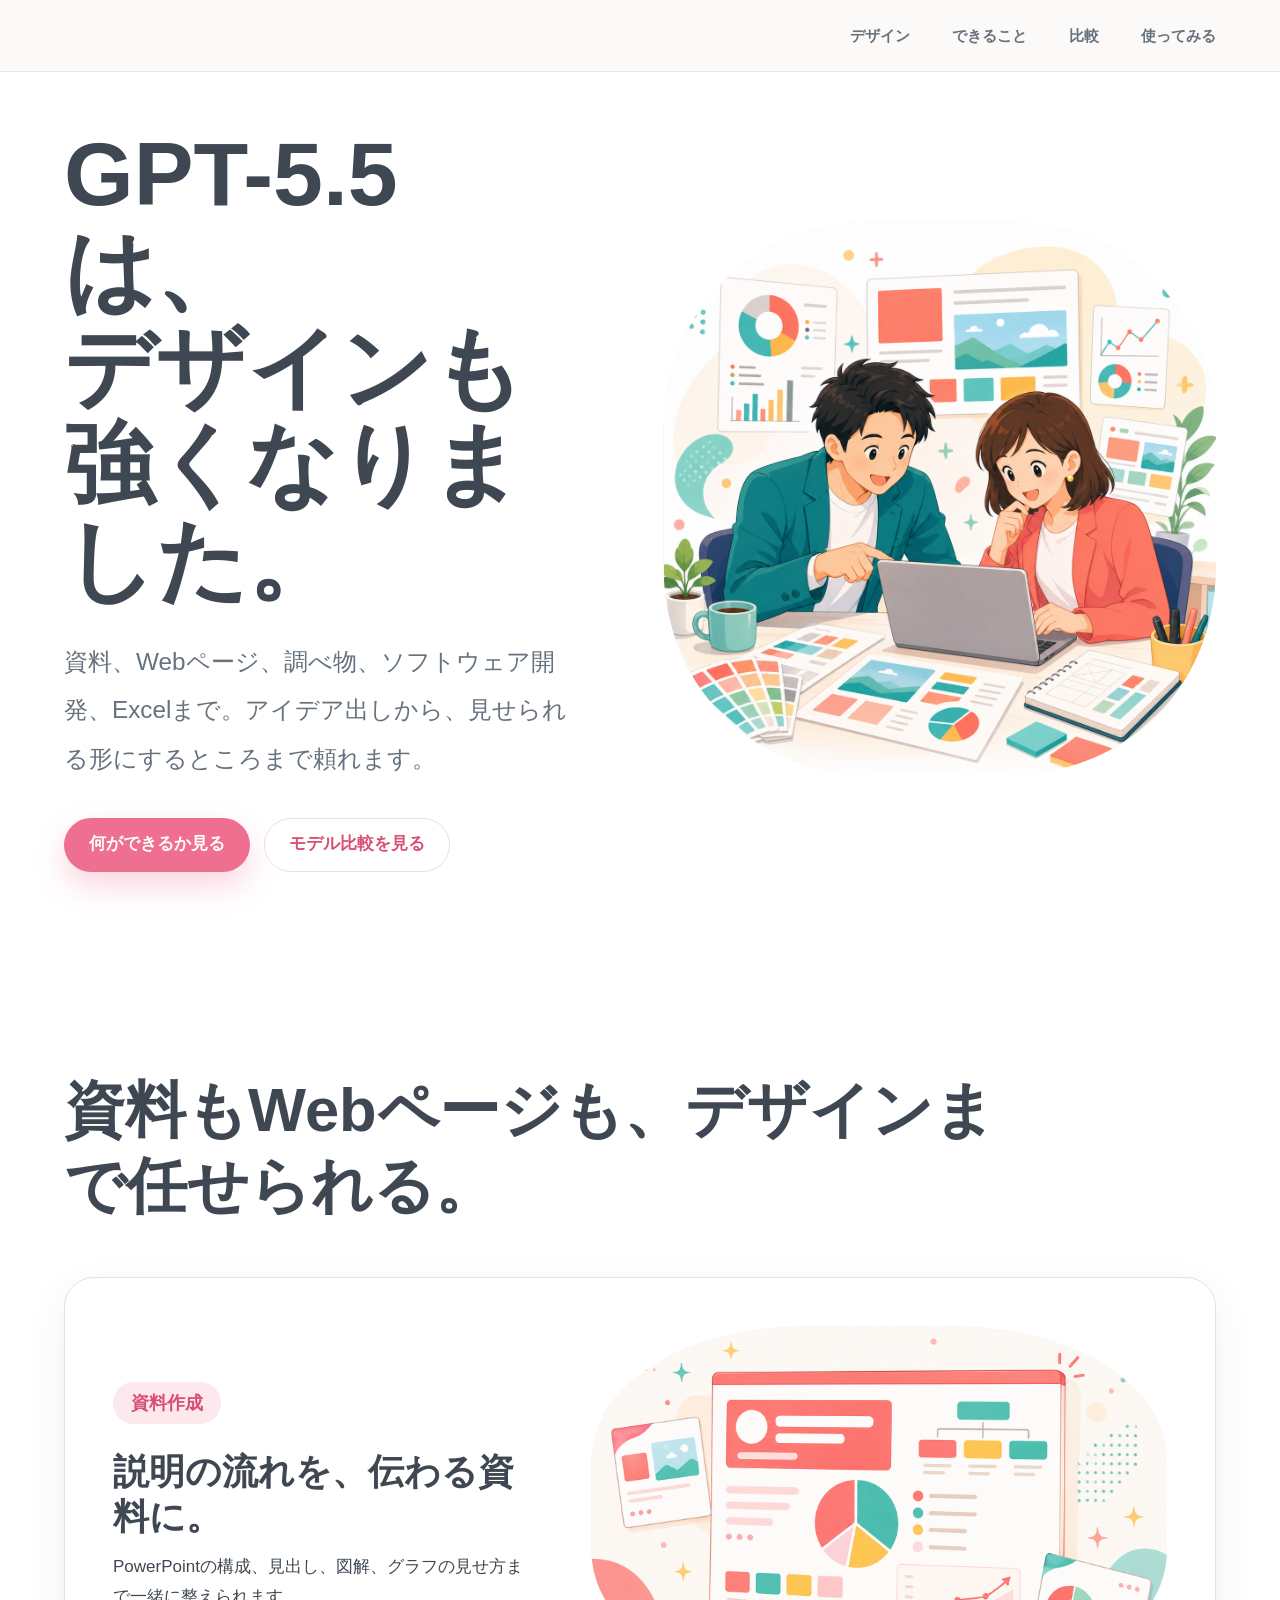
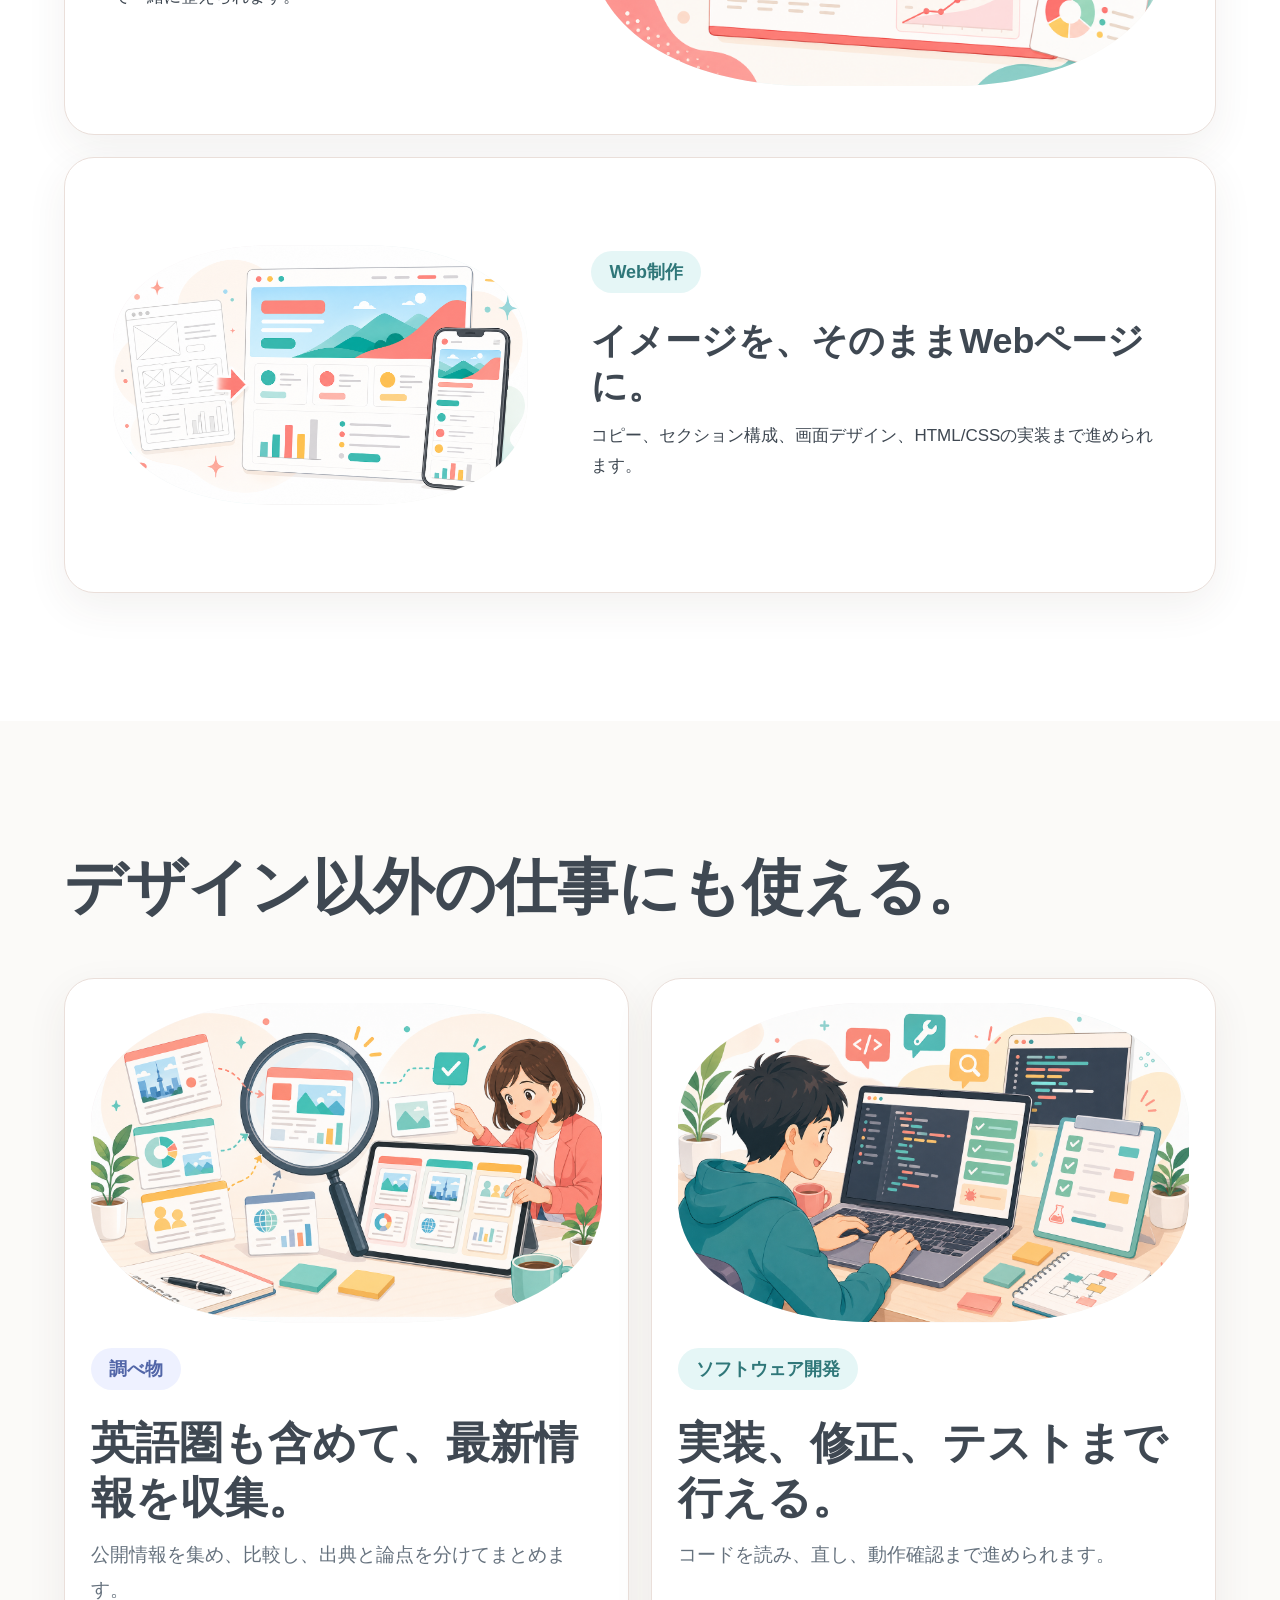
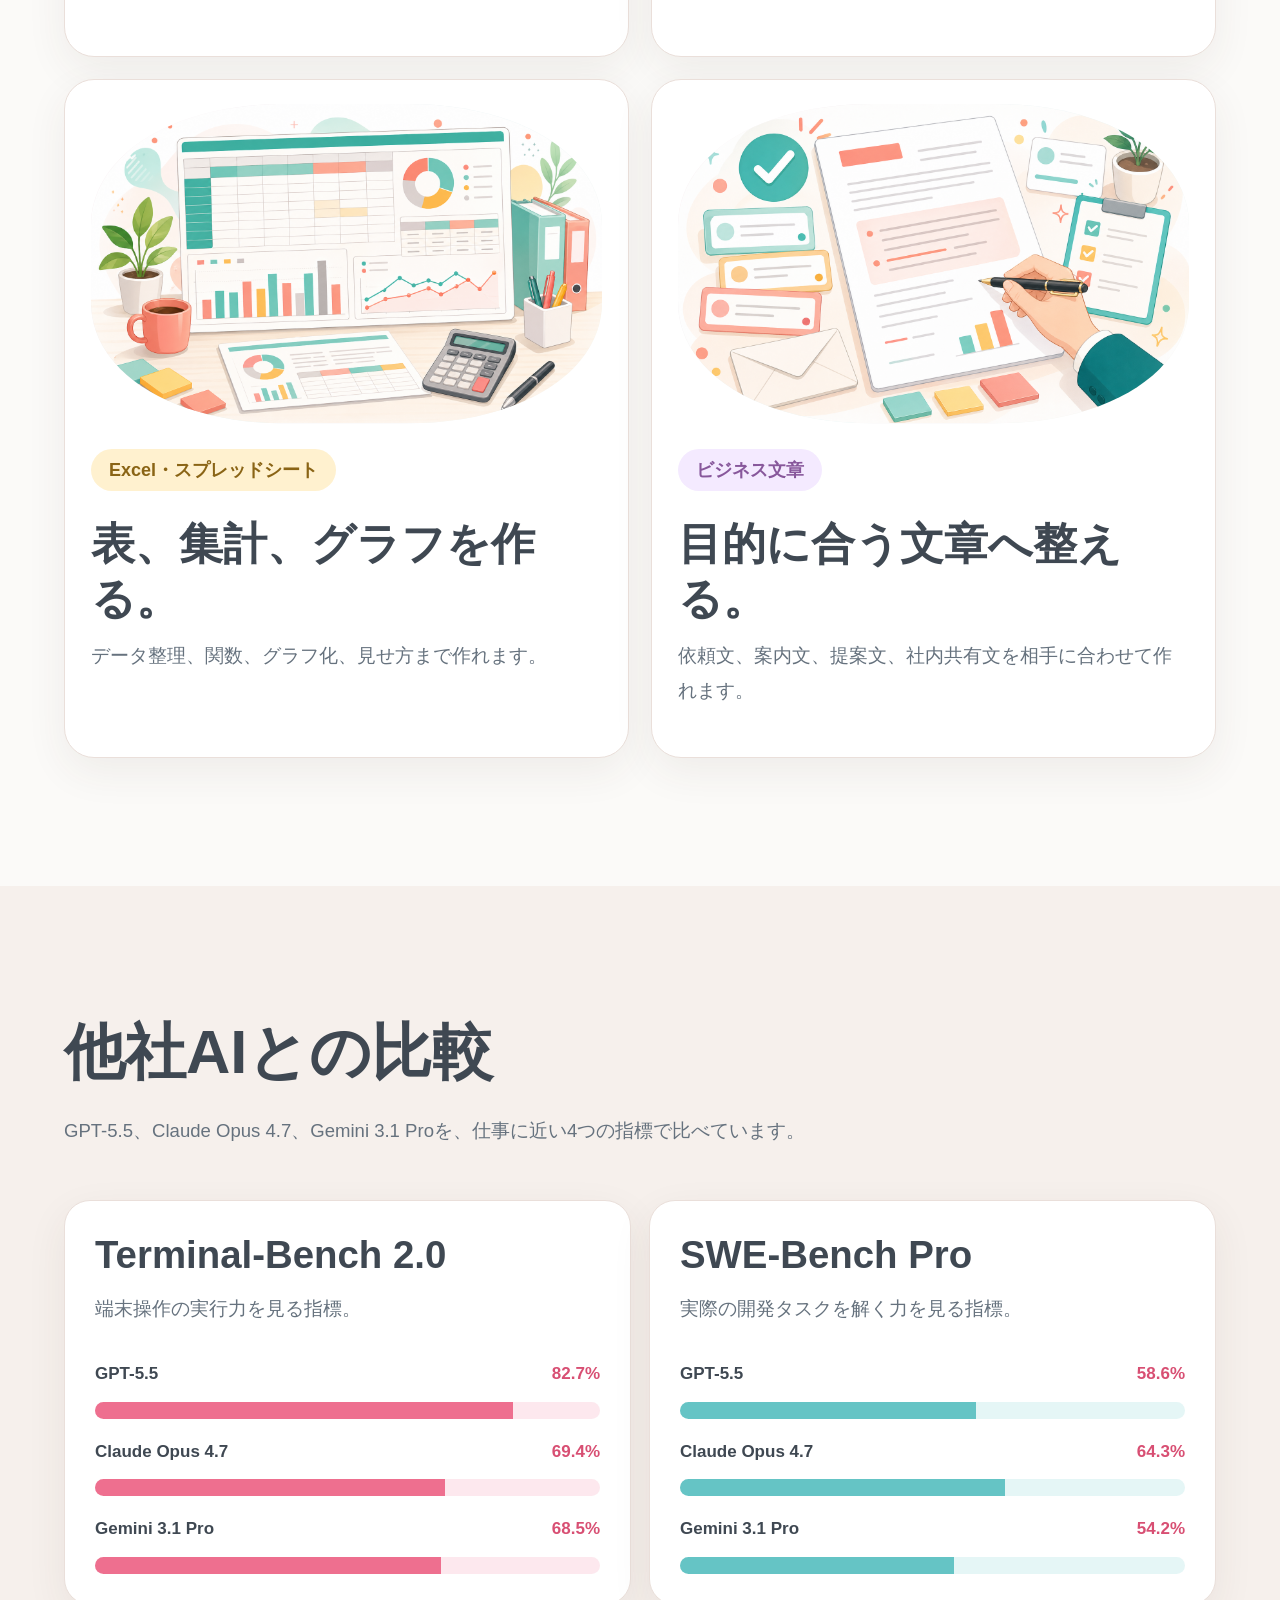
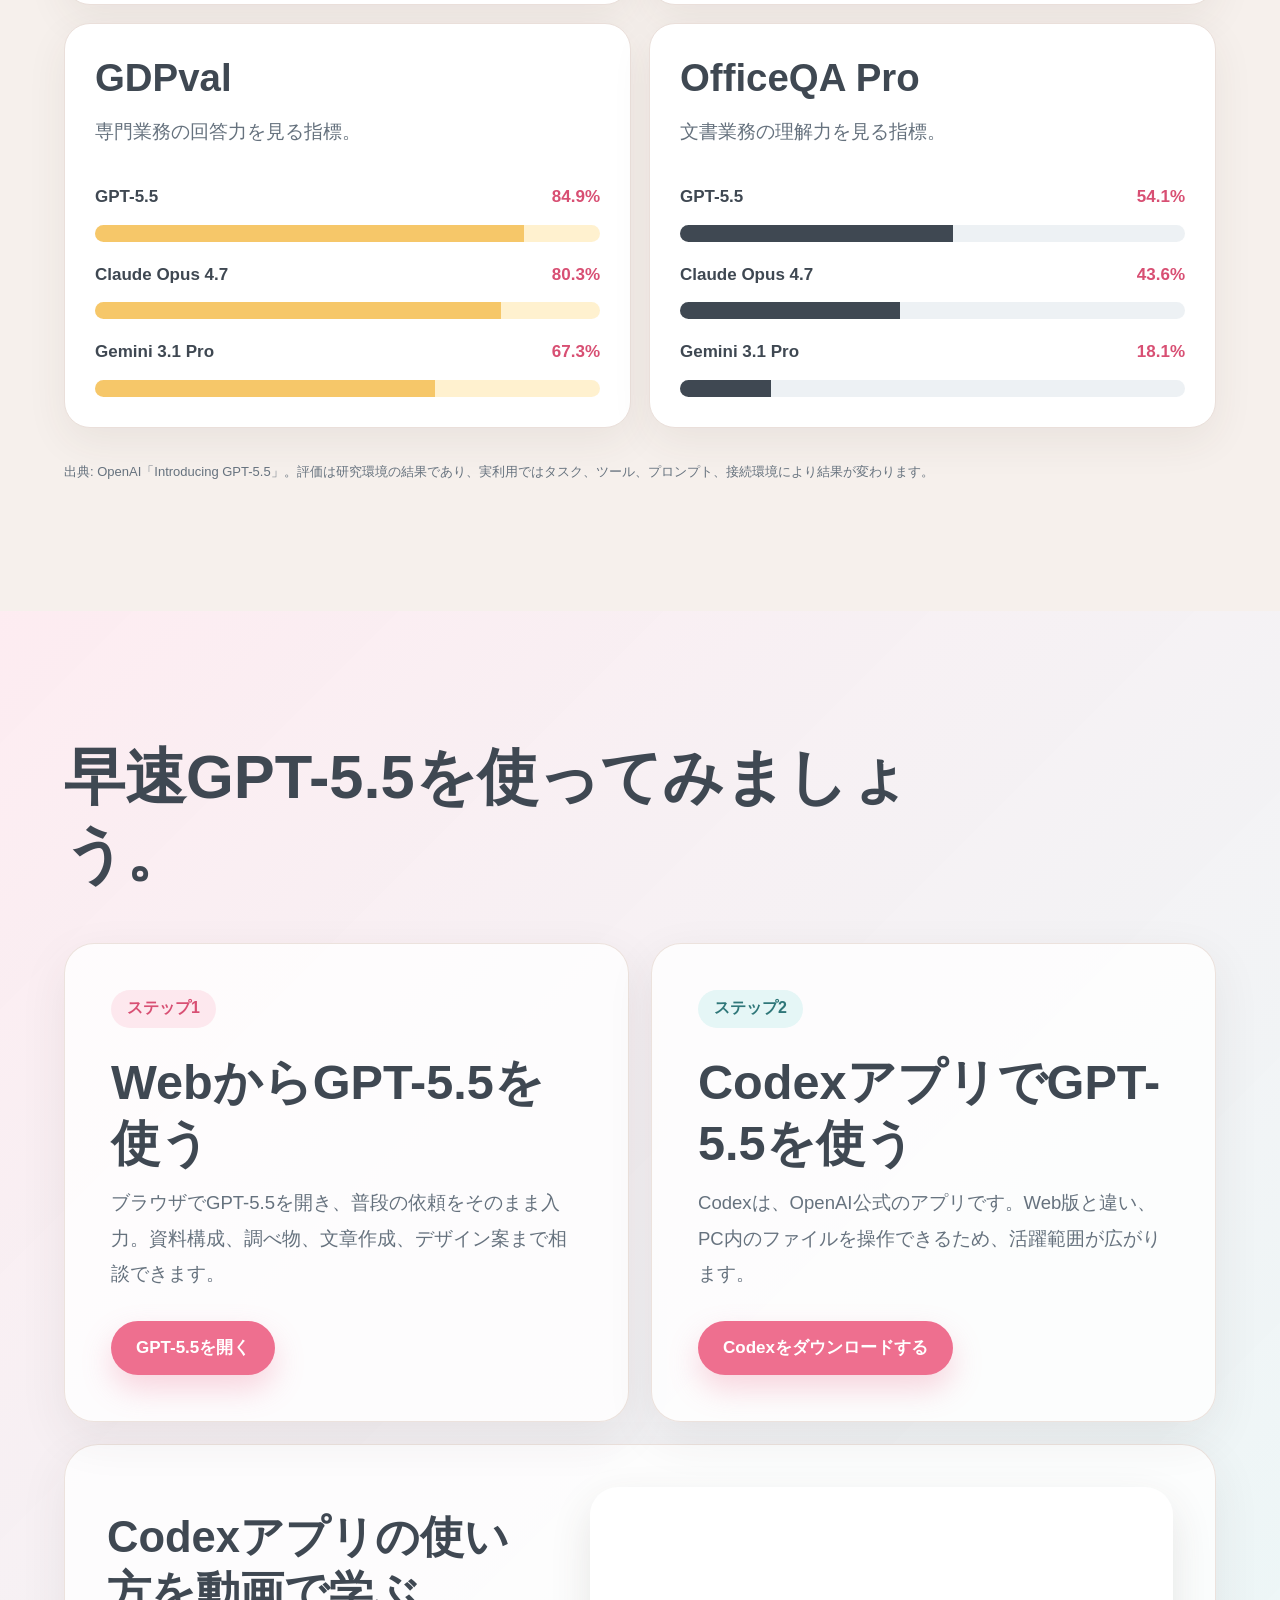
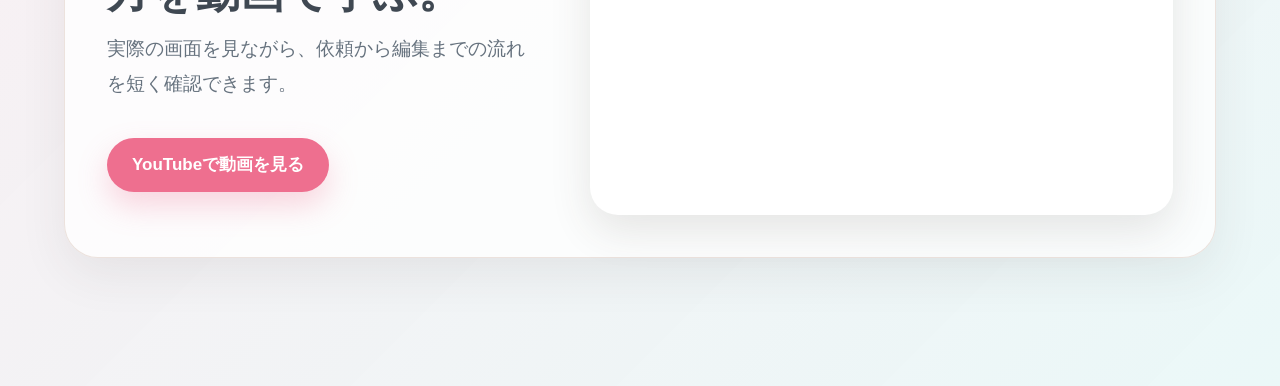
==== index.html @ 2de4be81 "Publish GPT-5.5 landing page" ====
<!doctype html>
<html lang="ja">
  <head>
    <meta charset="utf-8" />
    <meta name="viewport" content="width=device-width, initial-scale=1" />
    <meta name="referrer" content="strict-origin-when-cross-origin" />
    <meta
      http-equiv="Content-Security-Policy"
      content="default-src 'self'; base-uri 'self'; object-src 'none'; script-src 'none'; style-src 'self' 'unsafe-inline' https://fonts.googleapis.com; font-src https://fonts.gstatic.com; img-src 'self' https://img.youtube.com data:; frame-src https://www.youtube-nocookie.com; connect-src 'none'; form-action 'none'; upgrade-insecure-requests"
    />
    <title>GPT-5.5は、デザインも強くなりました</title>
    <meta
      name="description"
      content="GPT-5.5のデザイン、資料作成、Web制作、調べ物、ソフトウェア開発、Excel、ビジネス文章の強みを紹介するランディングページ。"
    />
    <link rel="preconnect" href="https://fonts.googleapis.com" />
    <link rel="preconnect" href="https://fonts.gstatic.com" crossorigin />
    <link
      href="https://fonts.googleapis.com/css2?family=Noto+Sans+JP:wght@400;500;700;900&family=Zen+Maru+Gothic:wght@500;700;900&display=swap"
      rel="stylesheet"
    />
    <link rel="stylesheet" href="./styles.css" />
  </head>
  <body>
    <svg class="svg-defs" aria-hidden="true" focusable="false">
      <defs>
        <clipPath id="squircle" clipPathUnits="objectBoundingBox">
          <path d="M .38 0 L .62 0 C .84 0 1 .16 1 .38 L 1 .62 C 1 .84 .84 1 .62 1 L .38 1 C .16 1 0 .84 0 .62 L 0 .38 C 0 .16 .16 0 .38 0 Z" />
        </clipPath>
      </defs>
    </svg>

    <header class="site-header">
      <nav aria-label="主要ナビゲーション">
        <a href="#design">デザイン</a>
        <a href="#work">できること</a>
        <a href="#benchmark">比較</a>
        <a href="#try">使ってみる</a>
      </nav>
    </header>

    <main id="top">
      <section class="hero">
        <div class="hero-copy">
          <h1>GPT-5.5は、<br />デザインも<br />強くなりました。</h1>
          <p class="lead">
            資料、Webページ、調べ物、ソフトウェア開発、Excelまで。アイデア出しから、見せられる形にするところまで頼れます。
          </p>
          <div class="actions">
            <a class="button primary" href="#work">何ができるか見る</a>
            <a class="button secondary" href="#benchmark">モデル比較を見る</a>
          </div>
        </div>

        <div class="hero-visual" aria-label="GPT-5.5で仕事を進めるイラスト">
          <div class="art-frame hero-frame">
            <img src="./assets/gpt55-design-hero-anime-adventure-cleanbottom.png" alt="GPT-5.5で男女がデザイン作業を進めるイラスト" />
          </div>
        </div>
      </section>

      <section id="design" class="section design-section">
        <div class="section-head">
          <h2>資料もWebページも、デザインまで任せられる。</h2>
        </div>
        <div class="showcase-grid">
          <article>
            <div class="showcase-copy">
              <span>資料作成</span>
              <h3>説明の流れを、伝わる資料に。</h3>
              <p>PowerPointの構成、見出し、図解、グラフの見せ方まで一緒に整えられます。</p>
            </div>
            <div class="art-frame">
              <img src="./assets/gpt55-slides-lively-safe.png" alt="GPT-5.5で資料作成を進めるイラスト" />
            </div>
          </article>
          <article>
            <div class="showcase-copy">
              <span>Web制作</span>
              <h3>イメージを、そのままWebページに。</h3>
              <p>コピー、セクション構成、画面デザイン、HTML/CSSの実装まで進められます。</p>
            </div>
            <div class="art-frame">
              <img src="./assets/gpt55-web-focused.png" alt="GPT-5.5でWeb制作を進めるイラスト" />
            </div>
          </article>
        </div>
      </section>

      <section id="work" class="section work-section">
        <div class="section-head">
          <h2>デザイン以外の仕事にも使える。</h2>
        </div>
        <div class="work-grid">
          <article>
            <div class="art-frame card-art">
              <img src="./assets/gpt55-research-adventure.png" alt="GPT-5.5で調べ物を進めるイラスト" />
            </div>
            <span>調べ物</span>
            <h3>英語圏も含めて、最新情報を収集。</h3>
            <p>公開情報を集め、比較し、出典と論点を分けてまとめます。</p>
          </article>
          <article>
            <div class="art-frame card-art">
              <img src="./assets/gpt55-software-adventure.png" alt="GPT-5.5でソフトウェア開発を進めるイラスト" />
            </div>
            <span>ソフトウェア開発</span>
            <h3>実装、修正、テストまで行える。</h3>
            <p>コードを読み、直し、動作確認まで進められます。</p>
          </article>
          <article>
            <div class="art-frame card-art">
              <img src="./assets/gpt55-spreadsheet-adventure.png" alt="GPT-5.5でExcelやスプレッドシートを作るイラスト" />
            </div>
            <span>Excel・スプレッドシート</span>
            <h3>表、集計、グラフを作る。</h3>
            <p>データ整理、関数、グラフ化、見せ方まで作れます。</p>
          </article>
          <article>
            <div class="art-frame card-art">
              <img src="./assets/gpt55-business-writing-adventure.png" alt="GPT-5.5でビジネス文章を作るイラスト" />
            </div>
            <span>ビジネス文章</span>
            <h3>目的に合う文章へ整える。</h3>
            <p>依頼文、案内文、提案文、社内共有文を相手に合わせて作れます。</p>
          </article>
        </div>
      </section>

      <section id="benchmark" class="section benchmark-section">
        <div class="section-head">
          <h2>他社AIとの比較</h2>
          <p>
            GPT-5.5、Claude Opus 4.7、Gemini 3.1 Proを、仕事に近い4つの指標で比べています。
          </p>
        </div>
        <div class="benchmark-layout">
          <article class="benchmark-card">
            <h3>Terminal-Bench 2.0</h3>
            <p>端末操作の実行力を見る指標。</p>
            <div class="bar-list">
              <div style="--score: 82.7"><span>GPT-5.5</span><b>82.7%</b><i></i></div>
              <div style="--score: 69.4"><span>Claude Opus 4.7</span><b>69.4%</b><i></i></div>
              <div style="--score: 68.5"><span>Gemini 3.1 Pro</span><b>68.5%</b><i></i></div>
            </div>
          </article>
          <article class="benchmark-card">
            <h3>SWE-Bench Pro</h3>
            <p>実際の開発タスクを解く力を見る指標。</p>
            <div class="bar-list">
              <div style="--score: 58.6"><span>GPT-5.5</span><b>58.6%</b><i></i></div>
              <div style="--score: 64.3"><span>Claude Opus 4.7</span><b>64.3%</b><i></i></div>
              <div style="--score: 54.2"><span>Gemini 3.1 Pro</span><b>54.2%</b><i></i></div>
            </div>
          </article>
          <article class="benchmark-card">
            <h3>GDPval</h3>
            <p>専門業務の回答力を見る指標。</p>
            <div class="bar-list">
              <div style="--score: 84.9"><span>GPT-5.5</span><b>84.9%</b><i></i></div>
              <div style="--score: 80.3"><span>Claude Opus 4.7</span><b>80.3%</b><i></i></div>
              <div style="--score: 67.3"><span>Gemini 3.1 Pro</span><b>67.3%</b><i></i></div>
            </div>
          </article>
          <article class="benchmark-card">
            <h3>OfficeQA Pro</h3>
            <p>文書業務の理解力を見る指標。</p>
            <div class="bar-list">
              <div style="--score: 54.1"><span>GPT-5.5</span><b>54.1%</b><i></i></div>
              <div style="--score: 43.6"><span>Claude Opus 4.7</span><b>43.6%</b><i></i></div>
              <div style="--score: 18.1"><span>Gemini 3.1 Pro</span><b>18.1%</b><i></i></div>
            </div>
          </article>
        </div>
        <p class="source-note">
          出典: <a href="https://openai.com/index/introducing-gpt-5-5/" target="_blank" rel="noreferrer">OpenAI「Introducing GPT-5.5」</a>。評価は研究環境の結果であり、実利用ではタスク、ツール、プロンプト、接続環境により結果が変わります。
        </p>
      </section>

      <section id="try" class="section start-section">
        <div class="section-head start-head">
          <h2>早速GPT-5.5を使ってみましょう。</h2>
        </div>

        <div class="start-grid">
          <article class="start-card">
            <span>ステップ1</span>
            <h3>WebからGPT-5.5を使う</h3>
            <p>
              ブラウザでGPT-5.5を開き、普段の依頼をそのまま入力。資料構成、調べ物、文章作成、デザイン案まで相談できます。
            </p>
            <a class="button primary" href="https://chatgpt.com" target="_blank" rel="noreferrer">GPT-5.5を開く</a>
          </article>

          <article class="start-card codex-card">
            <span>ステップ2</span>
            <h3>CodexアプリでGPT-5.5を使う</h3>
            <p>
              Codexは、OpenAI公式のアプリです。Web版と違い、PC内のファイルを操作できるため、活躍範囲が広がります。
            </p>
            <a class="button primary" href="https://openai.com/ja-JP/codex/" target="_blank" rel="noreferrer">Codexをダウンロードする</a>
          </article>
        </div>

        <div class="video-panel">
          <div class="video-copy">
            <h3>Codexアプリの使い方を動画で学ぶ。</h3>
            <p>
              実際の画面を見ながら、依頼から編集までの流れを短く確認できます。
            </p>
            <a class="button primary video-button" href="https://www.youtube.com/watch?v=mKOLbleaHJU" target="_blank" rel="noreferrer">YouTubeで動画を見る</a>
          </div>
          <div class="video-frame">
            <iframe
              src="https://www.youtube-nocookie.com/embed/mKOLbleaHJU?si=jDpS6P_JFAdPB091"
              title="Codexの使い方を紹介する動画"
              frameborder="0"
              allow="accelerometer; autoplay; clipboard-write; encrypted-media; gyroscope; picture-in-picture; web-share"
              referrerpolicy="strict-origin-when-cross-origin"
              allowfullscreen
            ></iframe>
            <a class="video-cover" href="https://www.youtube.com/watch?v=mKOLbleaHJU" target="_blank" rel="noreferrer">
              <span>Codexの使い方を見る</span>
            </a>
          </div>
        </div>
      </section>
    </main>
  </body>
</html>
---- styles.css ----
:root {
  --pink: #ee6f8f;
  --pink-deep: #d84f73;
  --pink-pale: #fde8ee;
  --mint: #65c4c5;
  --mint-pale: #e5f6f6;
  --cream: #fff8ef;
  --yellow: #f6c769;
  --ink: #3f4852;
  --muted: #66727e;
  --line: #eadfda;
  --bg: #fbfaf8;
  --surface: #ffffff;
  --surface-warm: #f6f0ec;
  --shadow: 0 24px 70px rgba(69, 54, 48, 0.13);
  --display: "Zen Maru Gothic", "Noto Sans JP", "Hiragino Maru Gothic ProN", "Yu Gothic", Meiryo, sans-serif;
  --sans: "Noto Sans JP", "Hiragino Kaku Gothic ProN", "Yu Gothic", Meiryo, sans-serif;
}

* {
  box-sizing: border-box;
}

html {
  scroll-behavior: smooth;
}

body {
  margin: 0;
  overflow-x: hidden;
  color: var(--ink);
  background: var(--bg);
  font-family: var(--sans);
  font-size: 17px;
  line-height: 1.8;
}

.svg-defs {
  position: absolute;
  width: 0;
  height: 0;
  overflow: hidden;
}

a {
  color: inherit;
  text-decoration: none;
}

h1,
h2,
h3,
p {
  margin-top: 0;
}

h1,
h2,
h3,
.button,
.eyebrow {
  font-family: var(--display);
}

h1 {
  margin-bottom: 28px;
  font-size: clamp(52px, 7vw, 94px);
  line-height: 1.08;
  letter-spacing: 0;
  font-weight: 900;
}

h2 {
  margin-bottom: 22px;
  font-size: clamp(36px, 4.8vw, 66px);
  line-height: 1.25;
  letter-spacing: 0;
  font-weight: 900;
}

h3 {
  margin-bottom: 12px;
  font-size: clamp(26px, 2.8vw, 40px);
  line-height: 1.25;
  font-weight: 900;
}

.site-header {
  position: fixed;
  z-index: 10;
  inset: 0 0 auto;
  min-height: 72px;
  display: flex;
  align-items: center;
  justify-content: flex-end;
  padding: 16px clamp(22px, 5vw, 72px);
  border-bottom: 1px solid rgba(234, 223, 218, 0.82);
  background: rgba(251, 250, 248, 0.9);
  backdrop-filter: blur(18px);
}

.site-header nav {
  display: flex;
  align-items: center;
}

.site-header nav {
  gap: clamp(22px, 3.4vw, 42px);
  color: var(--muted);
  font-size: 15px;
  font-weight: 700;
}

.hero {
  min-height: min(820px, 92vh);
  display: grid;
  grid-template-columns: minmax(0, 0.96fr) minmax(420px, 1.04fr);
  gap: clamp(42px, 7vw, 96px);
  align-items: center;
  padding: 126px clamp(24px, 5vw, 72px) 72px;
  background: var(--surface);
}

.hero-copy {
  max-width: 760px;
}

.eyebrow {
  margin-bottom: 16px;
  color: var(--pink-deep);
  font-size: 14px;
  font-weight: 900;
  letter-spacing: 0;
}

.lead {
  max-width: 680px;
  margin-bottom: 0;
  color: var(--muted);
  font-size: clamp(20px, 1.9vw, 25px);
  line-height: 2;
  font-weight: 500;
}

.actions {
  display: flex;
  flex-wrap: wrap;
  gap: 14px;
  margin-top: 34px;
}

.button {
  min-height: 54px;
  display: inline-flex;
  align-items: center;
  justify-content: center;
  padding: 0 24px;
  border-radius: 999px;
  border: 1px solid transparent;
  font-weight: 900;
}

.primary {
  color: #fff;
  background: var(--pink);
  box-shadow: 0 14px 30px rgba(238, 111, 143, 0.28);
}

.secondary {
  color: var(--pink-deep);
  background: #fff;
  border-color: var(--line);
}

.hero-visual {
  position: relative;
  display: grid;
  place-items: center;
  min-height: 520px;
}

.art-frame {
  position: relative;
  overflow: hidden;
  clip-path: url("#squircle");
  background:
    radial-gradient(circle at 20% 18%, rgba(255, 255, 255, 0.95) 0 13%, transparent 14%),
    linear-gradient(135deg, var(--pink-pale), var(--mint-pale) 56%, var(--cream));
  box-shadow: var(--shadow);
}

.hero-frame {
  width: min(560px, 100%);
  aspect-ratio: 1;
  box-shadow: 0 22px 64px rgba(69, 54, 48, 0.16);
}

.art-frame img {
  width: 100%;
  height: 100%;
  display: block;
  object-fit: cover;
}

.section {
  padding: clamp(84px, 10vw, 132px) clamp(24px, 5vw, 72px);
  scroll-margin-top: 84px;
}

.section-head {
  max-width: 980px;
}

.section-head p,
.design-cards p,
.work-grid p,
.benchmark-card p,
.start-section p,
.start-card p,
.video-copy p {
  color: var(--muted);
  font-size: clamp(17px, 1.45vw, 21px);
  line-height: 1.9;
}

.design-section {
  background: var(--surface);
}

.showcase-grid {
  display: grid;
  gap: 22px;
  margin-top: 52px;
}

.showcase-grid article,
.work-grid article,
.benchmark-card {
  border: 1px solid var(--line);
  background: var(--surface);
  box-shadow: 0 14px 42px rgba(69, 54, 48, 0.07);
}

.showcase-grid article {
  display: grid;
  grid-template-columns: minmax(0, 0.72fr) minmax(420px, 1fr);
  gap: clamp(28px, 5vw, 68px);
  align-items: center;
  min-height: 436px;
  padding: clamp(28px, 4vw, 48px);
  border-radius: 30px;
}

.showcase-grid article:nth-child(even) .showcase-copy {
  order: 2;
}

.showcase-grid article:nth-child(even) .art-frame {
  order: 1;
}

.showcase-grid .art-frame {
  width: 100%;
  aspect-ratio: 16 / 10;
}

.showcase-grid span,
.work-grid span {
  display: inline-flex;
  align-items: center;
  min-height: 42px;
  margin-bottom: 26px;
  padding: 0 18px;
  border-radius: 999px;
  color: var(--pink-deep);
  background: var(--pink-pale);
  font-family: var(--display);
  font-size: 18px;
  font-weight: 900;
}

.showcase-grid article:nth-child(2) span,
.work-grid article:nth-child(2) span,
.work-grid article:nth-child(4) span {
  color: #2f7779;
  background: var(--mint-pale);
}

.work-grid article:nth-child(3) span {
  color: #8a6415;
  background: #fff1cf;
}

.work-grid article:nth-child(1) span {
  color: #5266a8;
  background: #eef1ff;
}

.work-grid article:nth-child(4) span {
  color: #87579b;
  background: #f4eaff;
}

.work-section {
  background: var(--bg);
}

.work-grid {
  display: grid;
  grid-template-columns: repeat(2, minmax(0, 1fr));
  gap: 22px;
  margin-top: 52px;
}

.work-grid article {
  min-height: 520px;
  padding: 24px 26px 30px;
  border-radius: 30px;
}

.card-art {
  aspect-ratio: 16 / 10;
  margin-bottom: 26px;
  box-shadow: 0 14px 30px rgba(69, 54, 48, 0.08);
}

.work-grid h3 {
  font-size: clamp(30px, 3.4vw, 48px);
}

.benchmark-section {
  background: var(--surface-warm);
}

.benchmark-layout {
  display: grid;
  grid-template-columns: repeat(2, minmax(0, 1fr));
  gap: 18px;
  margin-top: 52px;
}

.benchmark-card {
  padding: 30px;
  border-radius: 26px;
}

.benchmark-card h3 {
  font-size: clamp(28px, 3vw, 42px);
}

.benchmark-card p {
  min-height: 40px;
}

.bar-list {
  display: grid;
  gap: 18px;
  margin-top: 28px;
}

.bar-list div {
  display: grid;
  grid-template-columns: minmax(130px, 1fr) 70px;
  gap: 12px;
  align-items: center;
}

.bar-list span,
.bar-list b {
  font-family: var(--display);
  font-weight: 900;
}

.bar-list b {
  text-align: right;
  color: var(--pink-deep);
}

.bar-list i {
  grid-column: 1 / -1;
  height: 17px;
  display: block;
  border-radius: 999px;
  background:
    linear-gradient(90deg, var(--pink) 0 calc(var(--score) * 1%), transparent calc(var(--score) * 1%)),
    var(--pink-pale);
}

.benchmark-card:nth-child(2) .bar-list i {
  background:
    linear-gradient(90deg, var(--mint) 0 calc(var(--score) * 1%), transparent calc(var(--score) * 1%)),
    var(--mint-pale);
}

.benchmark-card:nth-child(3) .bar-list i {
  background:
    linear-gradient(90deg, var(--yellow) 0 calc(var(--score) * 1%), transparent calc(var(--score) * 1%)),
    #fff1cf;
}

.benchmark-card:nth-child(4) .bar-list i {
  background:
    linear-gradient(90deg, var(--ink) 0 calc(var(--score) * 1%), transparent calc(var(--score) * 1%)),
    #edf1f4;
}

.source-note {
  max-width: 1040px;
  margin: 32px 0 0;
  color: var(--muted);
  font-size: 13px;
  line-height: 1.8;
}

.start-section {
  background:
    linear-gradient(135deg, rgba(253, 232, 238, 0.82), rgba(229, 246, 246, 0.78)),
    var(--surface);
}

.start-head {
  max-width: 960px;
}

.start-grid {
  display: grid;
  grid-template-columns: repeat(2, minmax(0, 1fr));
  gap: 22px;
  margin-top: 50px;
}

.start-card,
.video-panel {
  border: 1px solid rgba(234, 223, 218, 0.9);
  background: rgba(255, 255, 255, 0.78);
  box-shadow: 0 16px 48px rgba(69, 54, 48, 0.08);
}

.start-card {
  min-height: 360px;
  display: flex;
  flex-direction: column;
  align-items: flex-start;
  padding: clamp(28px, 4vw, 46px);
  border-radius: 30px;
}

.start-card span {
  display: inline-flex;
  align-items: center;
  min-height: 38px;
  margin-bottom: 24px;
  padding: 0 16px;
  border-radius: 999px;
  color: var(--pink-deep);
  background: var(--pink-pale);
  font-family: var(--display);
  font-size: 16px;
  font-weight: 900;
}

.codex-card span {
  color: #2f7779;
  background: var(--mint-pale);
}

.start-card h3 {
  font-size: clamp(32px, 3.8vw, 52px);
}

.start-card p {
  margin-bottom: 30px;
}

.start-card .button {
  margin-top: auto;
}

.video-panel {
  display: grid;
  grid-template-columns: minmax(280px, 0.74fr) minmax(420px, 1fr);
  gap: clamp(26px, 4vw, 52px);
  align-items: center;
  margin-top: 22px;
  padding: clamp(24px, 4vw, 42px);
  border-radius: 34px;
}

.video-copy h3 {
  font-size: clamp(30px, 3.4vw, 46px);
}

.video-frame {
  position: relative;
  overflow: hidden;
  aspect-ratio: 16 / 9;
  border-radius: 28px;
  background: #fff;
  box-shadow: 0 16px 42px rgba(69, 54, 48, 0.12);
}

.video-frame iframe {
  width: 100%;
  height: 100%;
  display: block;
}

.video-cover {
  position: absolute;
  inset: 0;
  display: none;
  place-items: center;
  padding: 24px;
  color: #fff;
  background:
    linear-gradient(135deg, rgba(238, 111, 143, 0.38), rgba(101, 196, 197, 0.28)),
    url("https://img.youtube.com/vi/mKOLbleaHJU/hqdefault.jpg") center / cover;
  font-family: var(--display);
  font-size: clamp(19px, 2vw, 28px);
  font-weight: 900;
  text-align: center;
}

.file-preview .video-cover {
  display: grid;
}

.video-button {
  margin-top: 18px;
}

.video-cover::before {
  content: "";
  position: absolute;
  width: 70px;
  height: 70px;
  border-radius: 999px;
  background: rgba(255, 255, 255, 0.24);
  box-shadow: 0 16px 34px rgba(63, 72, 82, 0.24);
  transform: translateY(-30px);
}

.video-cover::after {
  content: "";
  position: absolute;
  width: 0;
  height: 0;
  border-top: 13px solid transparent;
  border-bottom: 13px solid transparent;
  border-left: 20px solid #fff;
  transform: translate(4px, -30px);
}

.video-cover span {
  position: relative;
  z-index: 1;
  margin-top: 104px;
  padding: 10px 18px;
  border-radius: 999px;
  background: rgba(63, 72, 82, 0.28);
  backdrop-filter: blur(12px);
}

.start-section p:last-child {
  margin-bottom: 0;
}

@media (max-width: 980px) {
  .site-header nav {
    display: none;
  }

  .hero {
    grid-template-columns: 1fr;
  }

  .hero-visual {
    min-height: 0;
  }

  .showcase-grid article,
  .start-grid,
  .video-panel,
  .benchmark-layout {
    grid-template-columns: 1fr;
  }

  .showcase-grid article:nth-child(even) .showcase-copy,
  .showcase-grid article:nth-child(even) .art-frame {
    order: initial;
  }
}

@media (max-width: 640px) {
  body {
    font-size: 16px;
  }

  .site-header {
    min-height: 64px;
  }

  .hero,
  .section {
    padding-left: 20px;
    padding-right: 20px;
  }

  .hero {
    min-height: auto;
    padding-top: 94px;
  }

  h1 {
    font-size: 43px;
    line-height: 1.16;
  }

  h2 {
    font-size: 32px;
    line-height: 1.35;
  }

  h3 {
    font-size: 26px;
  }

  .lead {
    font-size: 18px;
    line-height: 1.85;
  }

  .actions,
  .button {
    width: 100%;
  }

  .hero-frame {
    width: 100%;
  }

  .work-grid {
    grid-template-columns: 1fr;
  }

  .work-grid article {
    min-height: auto;
    padding: 18px 18px 26px;
  }

  .showcase-grid article {
    padding: 20px;
  }

  .showcase-grid span,
  .work-grid span {
    min-height: 36px;
    margin-bottom: 18px;
    padding: 0 14px;
    font-size: 15px;
  }

  .bar-list div {
    grid-template-columns: minmax(0, 1fr) 62px;
  }
}
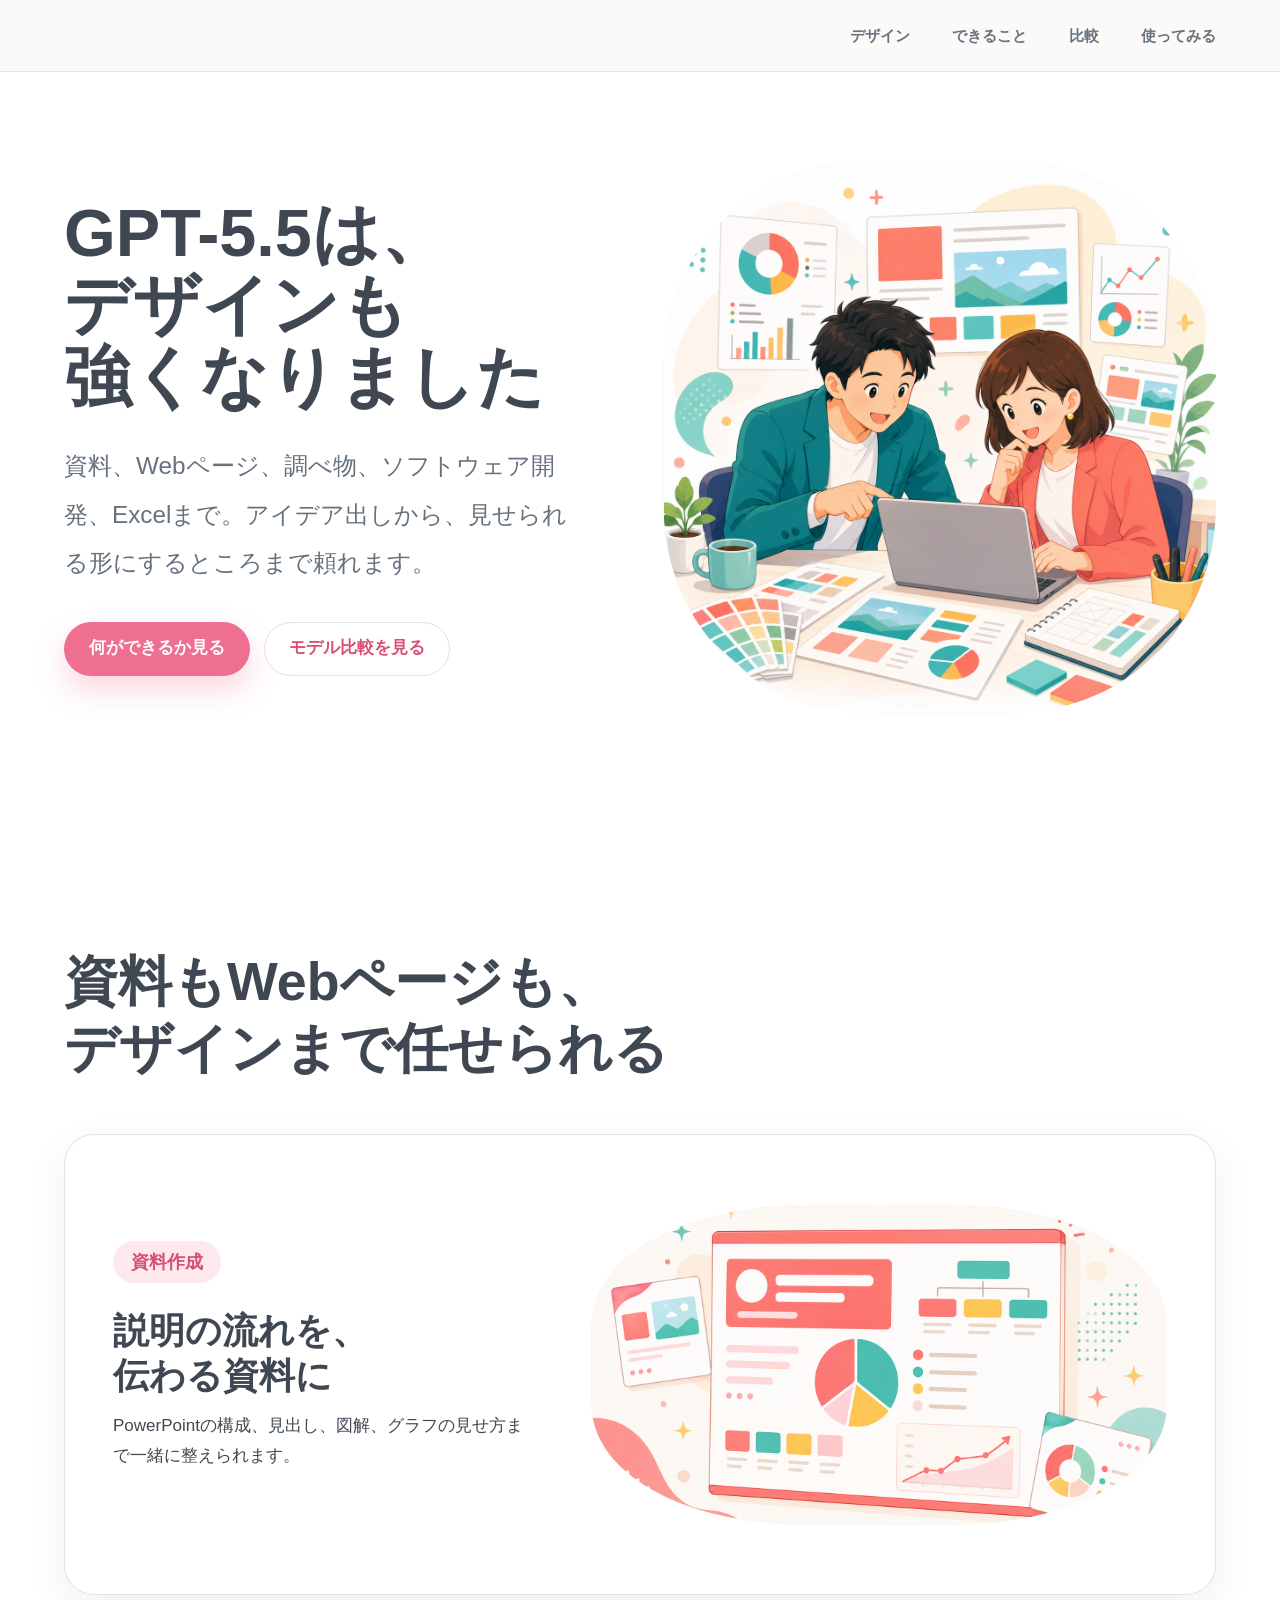
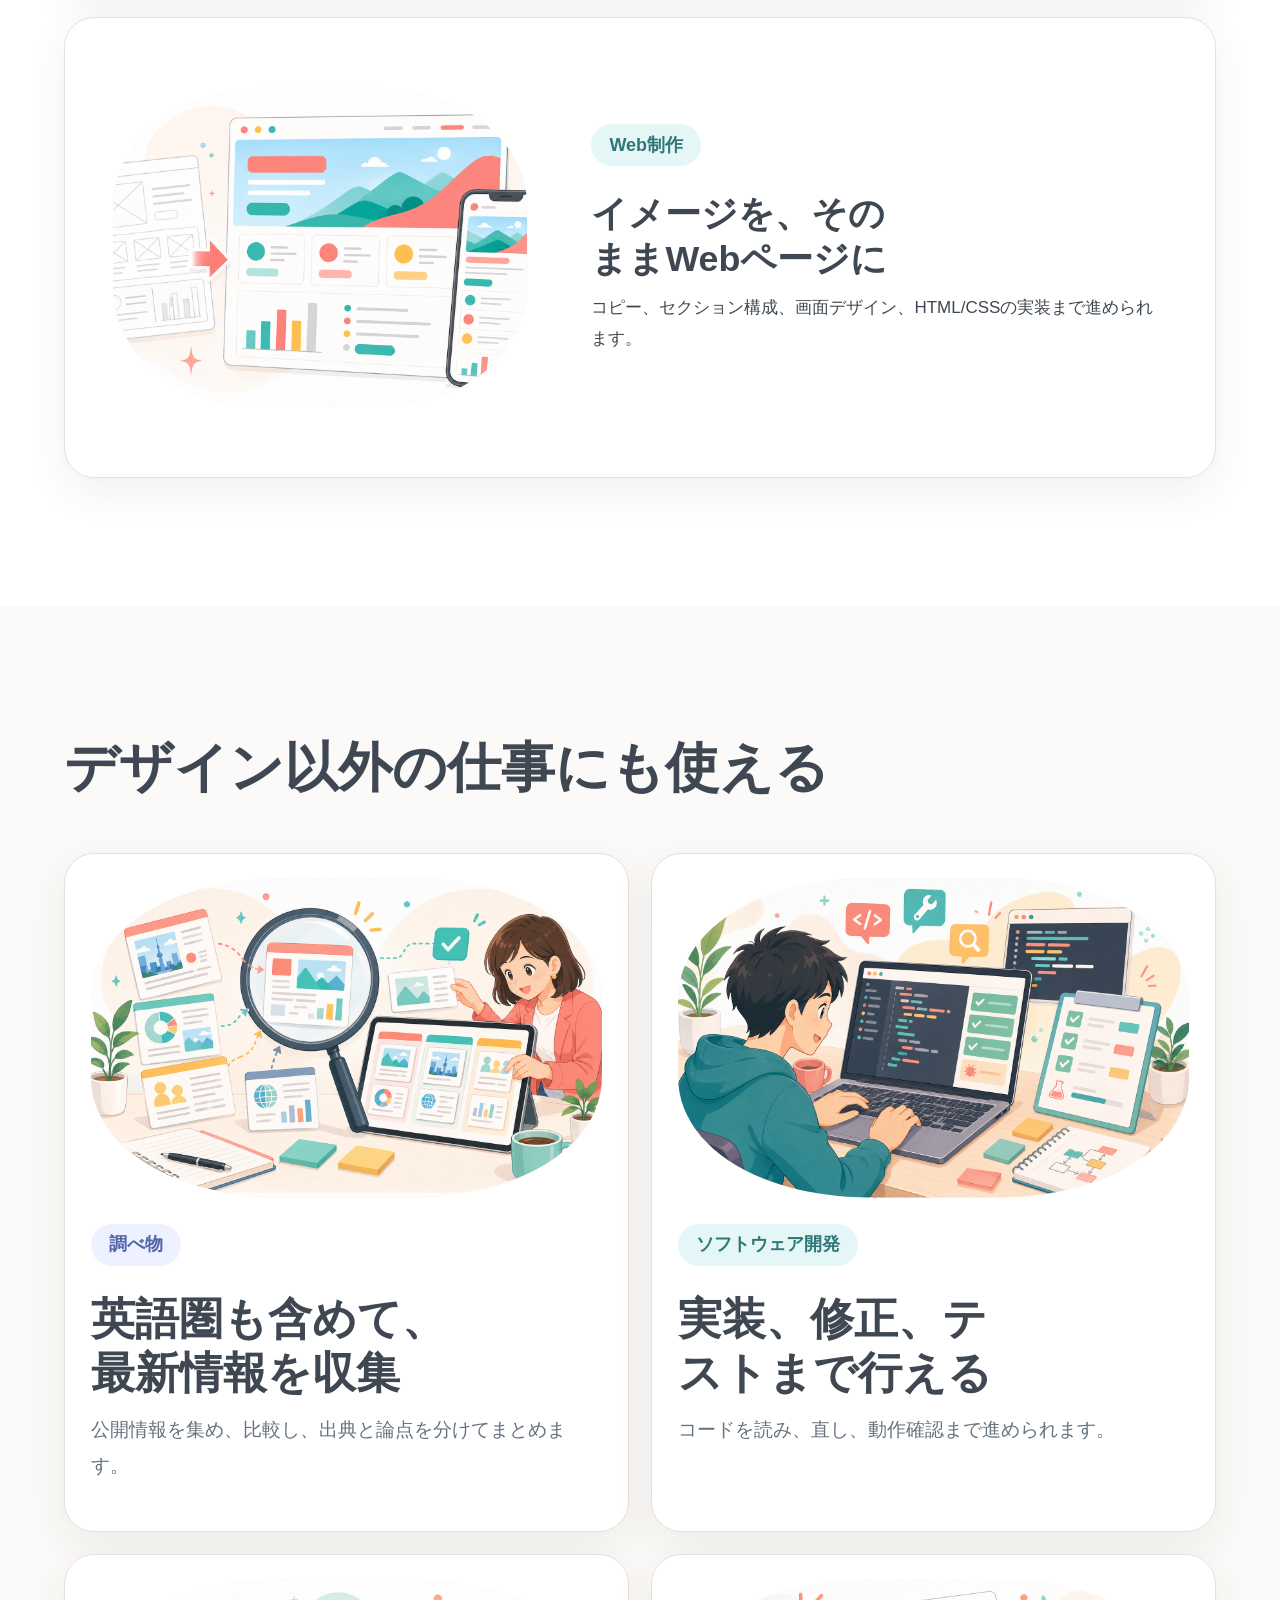
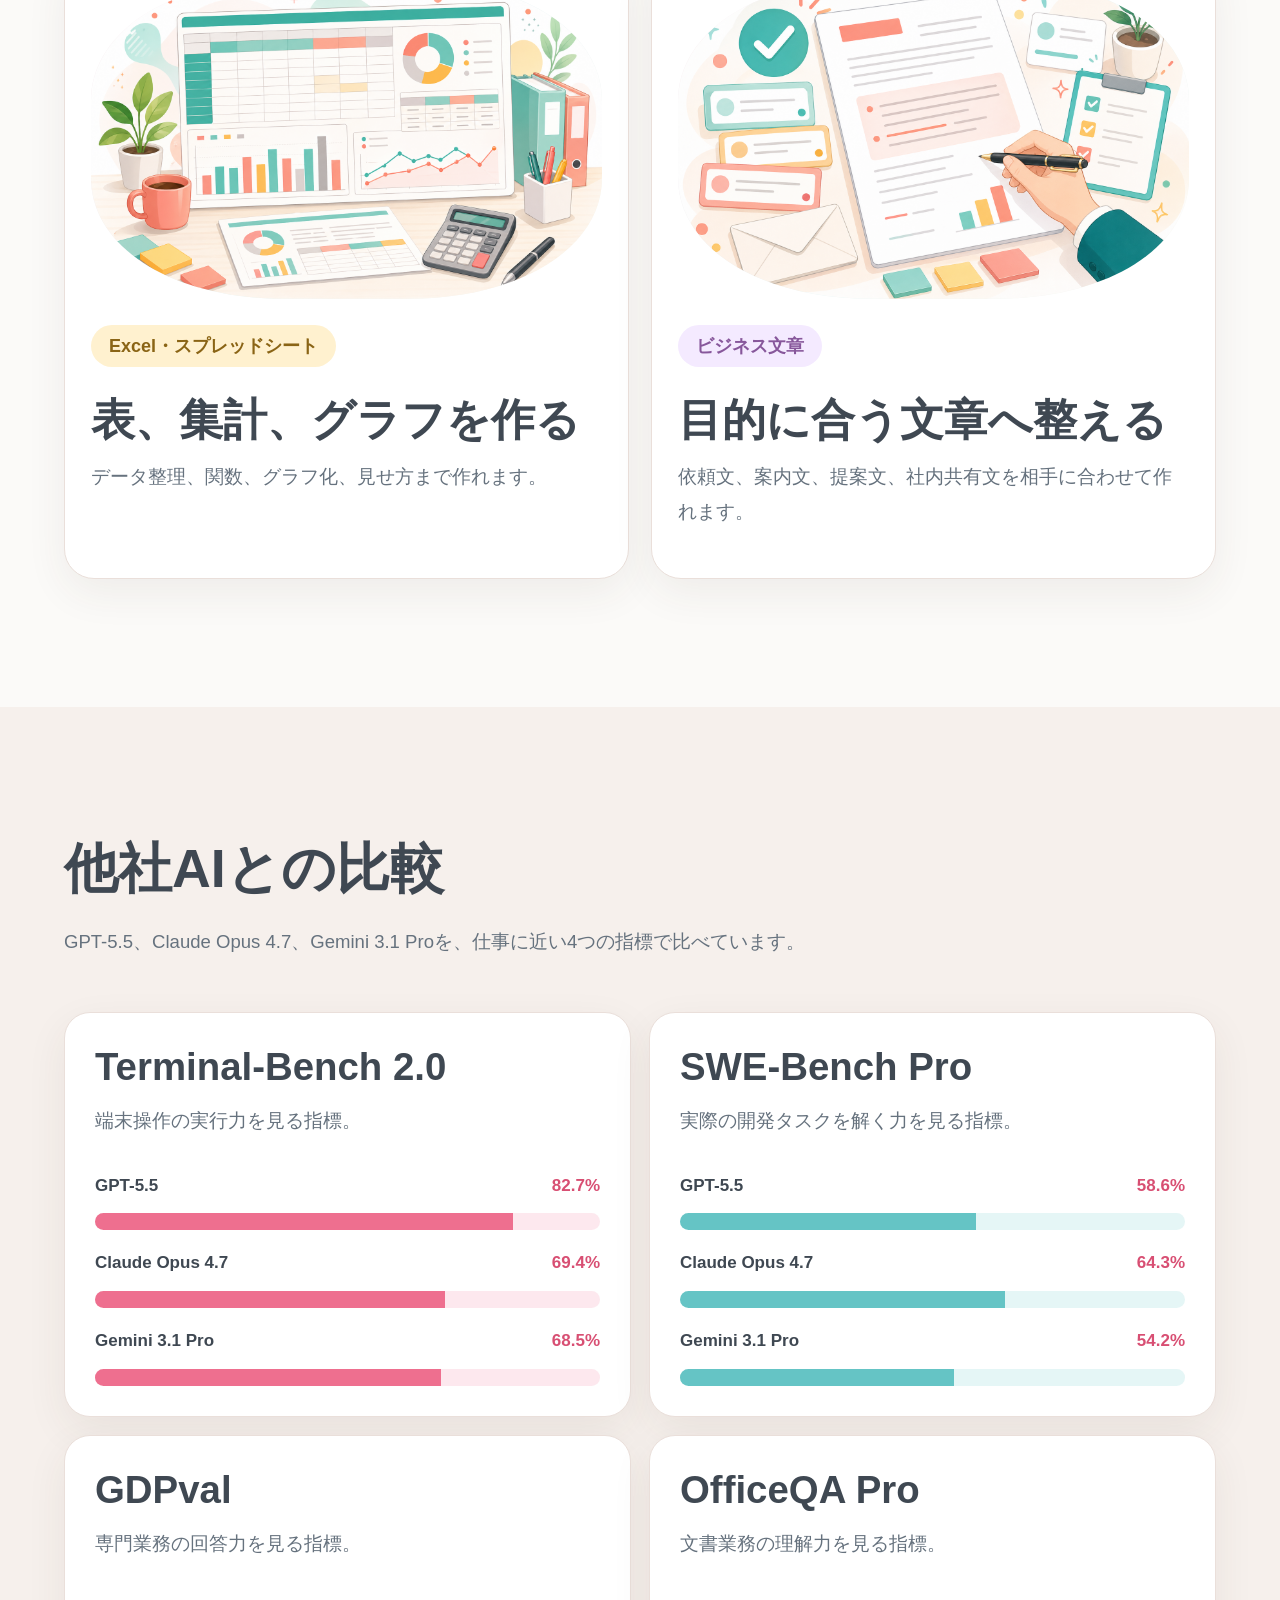
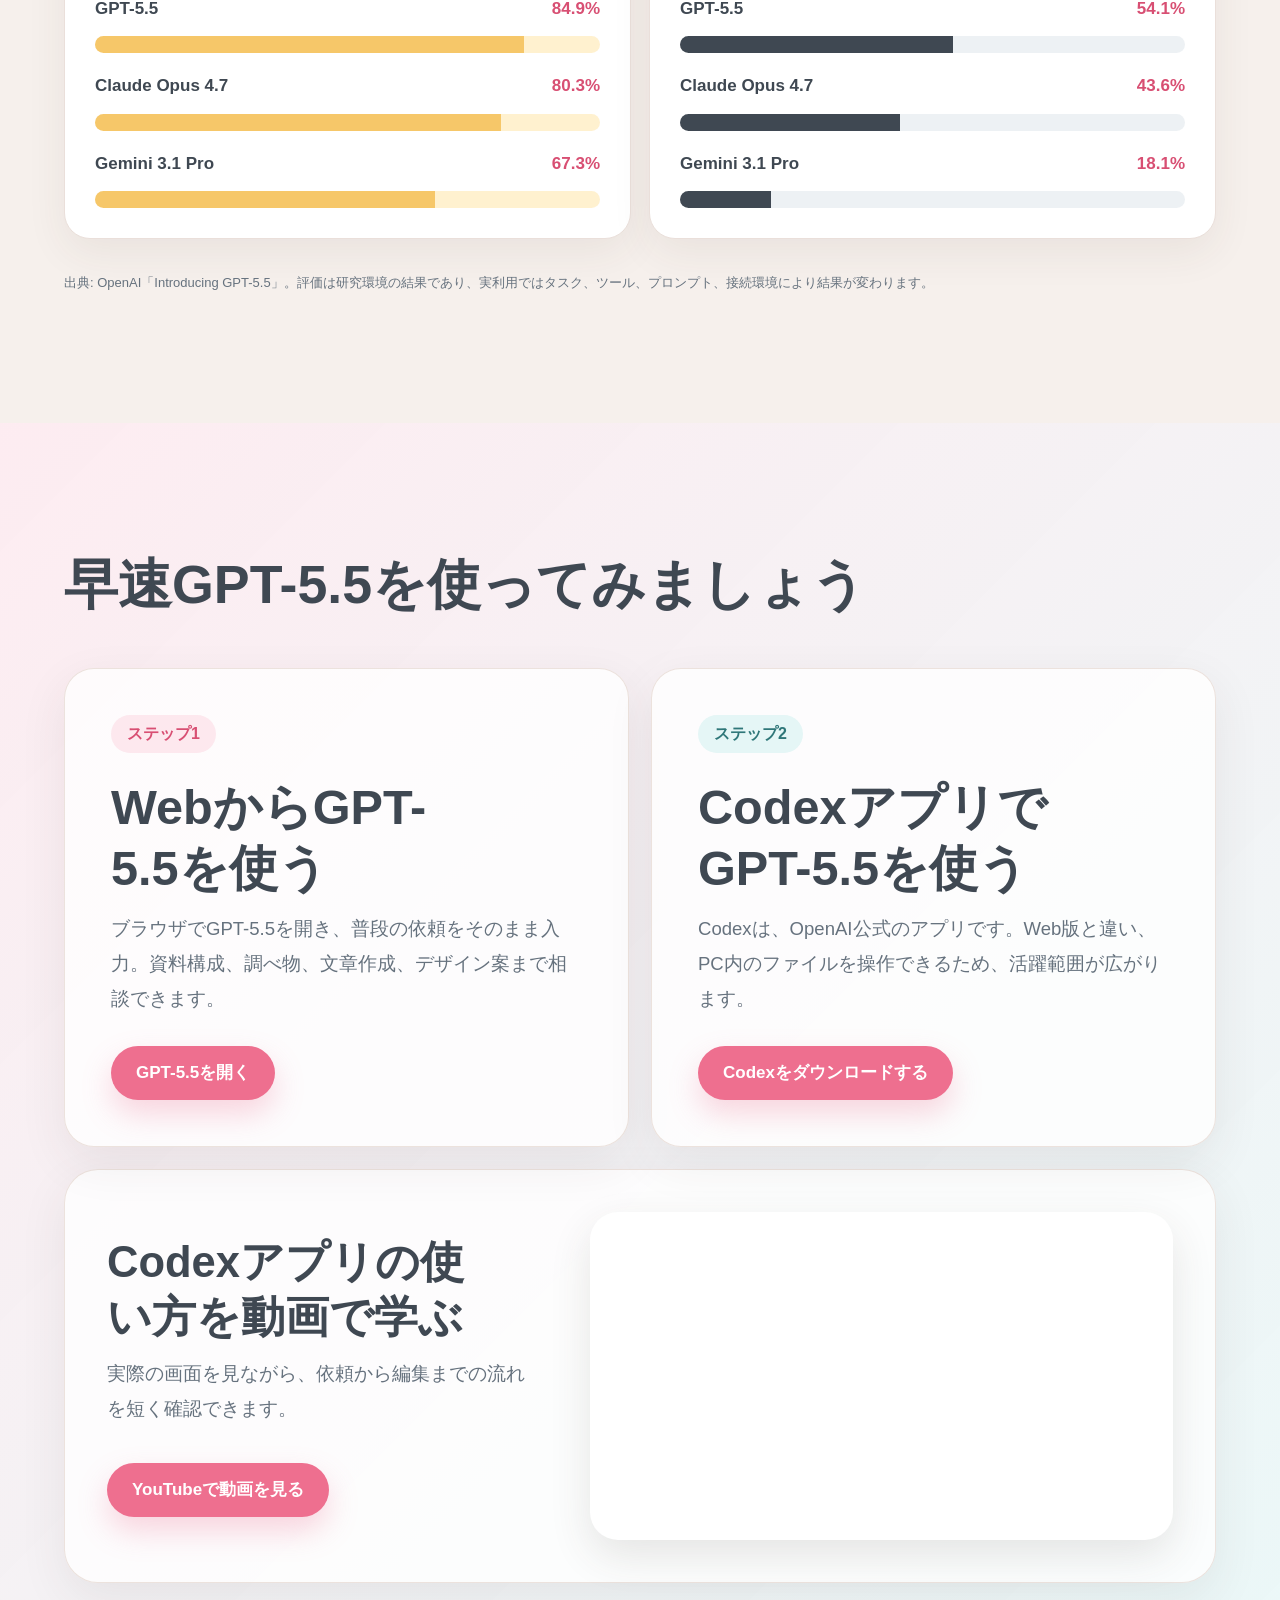
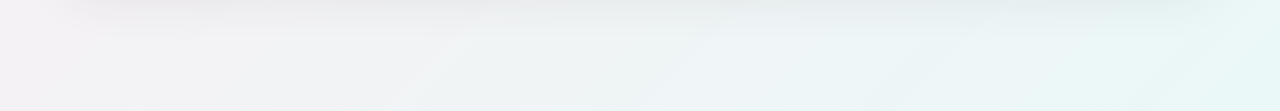
==== commit 700f4741: "Clean up heading punctuation and wrapping" ====
--- a/index.html
+++ b/index.html
@@ -42,7 +42,7 @@
     <main id="top">
       <section class="hero">
         <div class="hero-copy">
-          <h1>GPT-5.5は、<br />デザインも<br />強くなりました。</h1>
+          <h1><span>GPT-5.5は、</span><span>デザインも</span><span>強くなりました</span></h1>
           <p class="lead">
             資料、Webページ、調べ物、ソフトウェア開発、Excelまで。アイデア出しから、見せられる形にするところまで頼れます。
           </p>
@@ -61,13 +61,13 @@
 
       <section id="design" class="section design-section">
         <div class="section-head">
-          <h2>資料もWebページも、デザインまで任せられる。</h2>
+          <h2><span class="heading-line">資料もWebページも、</span><span class="heading-line">デザインまで任せられる</span></h2>
         </div>
         <div class="showcase-grid">
           <article>
             <div class="showcase-copy">
               <span>資料作成</span>
-              <h3>説明の流れを、伝わる資料に。</h3>
+              <h3>説明の流れを、伝わる資料に</h3>
               <p>PowerPointの構成、見出し、図解、グラフの見せ方まで一緒に整えられます。</p>
             </div>
             <div class="art-frame">
@@ -77,7 +77,7 @@
           <article>
             <div class="showcase-copy">
               <span>Web制作</span>
-              <h3>イメージを、そのままWebページに。</h3>
+              <h3>イメージを、そのままWebページに</h3>
               <p>コピー、セクション構成、画面デザイン、HTML/CSSの実装まで進められます。</p>
             </div>
             <div class="art-frame">
@@ -89,7 +89,7 @@
 
       <section id="work" class="section work-section">
         <div class="section-head">
-          <h2>デザイン以外の仕事にも使える。</h2>
+          <h2><span class="heading-line">デザイン以外の仕事にも</span><span class="heading-line">使える</span></h2>
         </div>
         <div class="work-grid">
           <article>
@@ -97,7 +97,7 @@
               <img src="./assets/gpt55-research-adventure.png" alt="GPT-5.5で調べ物を進めるイラスト" />
             </div>
             <span>調べ物</span>
-            <h3>英語圏も含めて、最新情報を収集。</h3>
+            <h3>英語圏も含めて、最新情報を収集</h3>
             <p>公開情報を集め、比較し、出典と論点を分けてまとめます。</p>
           </article>
           <article>
@@ -105,7 +105,7 @@
               <img src="./assets/gpt55-software-adventure.png" alt="GPT-5.5でソフトウェア開発を進めるイラスト" />
             </div>
             <span>ソフトウェア開発</span>
-            <h3>実装、修正、テストまで行える。</h3>
+            <h3>実装、修正、テストまで行える</h3>
             <p>コードを読み、直し、動作確認まで進められます。</p>
           </article>
           <article>
@@ -113,7 +113,7 @@
               <img src="./assets/gpt55-spreadsheet-adventure.png" alt="GPT-5.5でExcelやスプレッドシートを作るイラスト" />
             </div>
             <span>Excel・スプレッドシート</span>
-            <h3>表、集計、グラフを作る。</h3>
+            <h3>表、集計、グラフを作る</h3>
             <p>データ整理、関数、グラフ化、見せ方まで作れます。</p>
           </article>
           <article>
@@ -121,7 +121,7 @@
               <img src="./assets/gpt55-business-writing-adventure.png" alt="GPT-5.5でビジネス文章を作るイラスト" />
             </div>
             <span>ビジネス文章</span>
-            <h3>目的に合う文章へ整える。</h3>
+            <h3>目的に合う文章へ整える</h3>
             <p>依頼文、案内文、提案文、社内共有文を相手に合わせて作れます。</p>
           </article>
         </div>
@@ -129,7 +129,7 @@
 
       <section id="benchmark" class="section benchmark-section">
         <div class="section-head">
-          <h2>他社AIとの比較</h2>
+          <h2><span class="heading-line">他社AIとの比較</span></h2>
           <p>
             GPT-5.5、Claude Opus 4.7、Gemini 3.1 Proを、仕事に近い4つの指標で比べています。
           </p>
@@ -179,7 +179,7 @@
 
       <section id="try" class="section start-section">
         <div class="section-head start-head">
-          <h2>早速GPT-5.5を使ってみましょう。</h2>
+          <h2><span class="heading-line">早速GPT-5.5を</span><span class="heading-line">使ってみましょう</span></h2>
         </div>
 
         <div class="start-grid">
@@ -204,7 +204,7 @@
 
         <div class="video-panel">
           <div class="video-copy">
-            <h3>Codexアプリの使い方を動画で学ぶ。</h3>
+            <h3>Codexアプリの使い方を動画で学ぶ</h3>
             <p>
               実際の画面を見ながら、依頼から編集までの流れを短く確認できます。
             </p>
--- a/styles.css
+++ b/styles.css
@@ -64,18 +64,29 @@
 
 h1 {
   margin-bottom: 28px;
-  font-size: clamp(52px, 7vw, 94px);
+  font-size: clamp(48px, 5.2vw, 76px);
   line-height: 1.08;
   letter-spacing: 0;
   font-weight: 900;
 }
 
+h1 span {
+  display: block;
+  white-space: nowrap;
+}
+
+.heading-line {
+  display: inline-block;
+  white-space: nowrap;
+}
+
 h2 {
   margin-bottom: 22px;
-  font-size: clamp(36px, 4.8vw, 66px);
+  font-size: clamp(34px, 4.2vw, 58px);
   line-height: 1.25;
   letter-spacing: 0;
   font-weight: 900;
+  text-wrap: balance;
 }
 
 h3 {
@@ -83,6 +94,7 @@
   font-size: clamp(26px, 2.8vw, 40px);
   line-height: 1.25;
   font-weight: 900;
+  text-wrap: balance;
 }
 
 .site-header {
@@ -246,11 +258,19 @@
   grid-template-columns: minmax(0, 0.72fr) minmax(420px, 1fr);
   gap: clamp(28px, 5vw, 68px);
   align-items: center;
-  min-height: 436px;
+  height: clamp(430px, 36vw, 500px);
   padding: clamp(28px, 4vw, 48px);
   border-radius: 30px;
 }
 
+.showcase-copy {
+  align-self: stretch;
+  display: flex;
+  flex-direction: column;
+  justify-content: center;
+  align-items: flex-start;
+}
+
 .showcase-grid article:nth-child(even) .showcase-copy {
   order: 2;
 }
@@ -261,7 +281,9 @@
 
 .showcase-grid .art-frame {
   width: 100%;
+  height: clamp(258px, 25vw, 338px);
   aspect-ratio: 16 / 10;
+  align-self: center;
 }
 
 .showcase-grid span,
@@ -585,6 +607,14 @@
     grid-template-columns: 1fr;
   }
 
+  .showcase-grid article {
+    height: auto;
+  }
+
+  .showcase-grid .art-frame {
+    height: auto;
+  }
+
   .showcase-grid article:nth-child(even) .showcase-copy,
   .showcase-grid article:nth-child(even) .art-frame {
     order: initial;
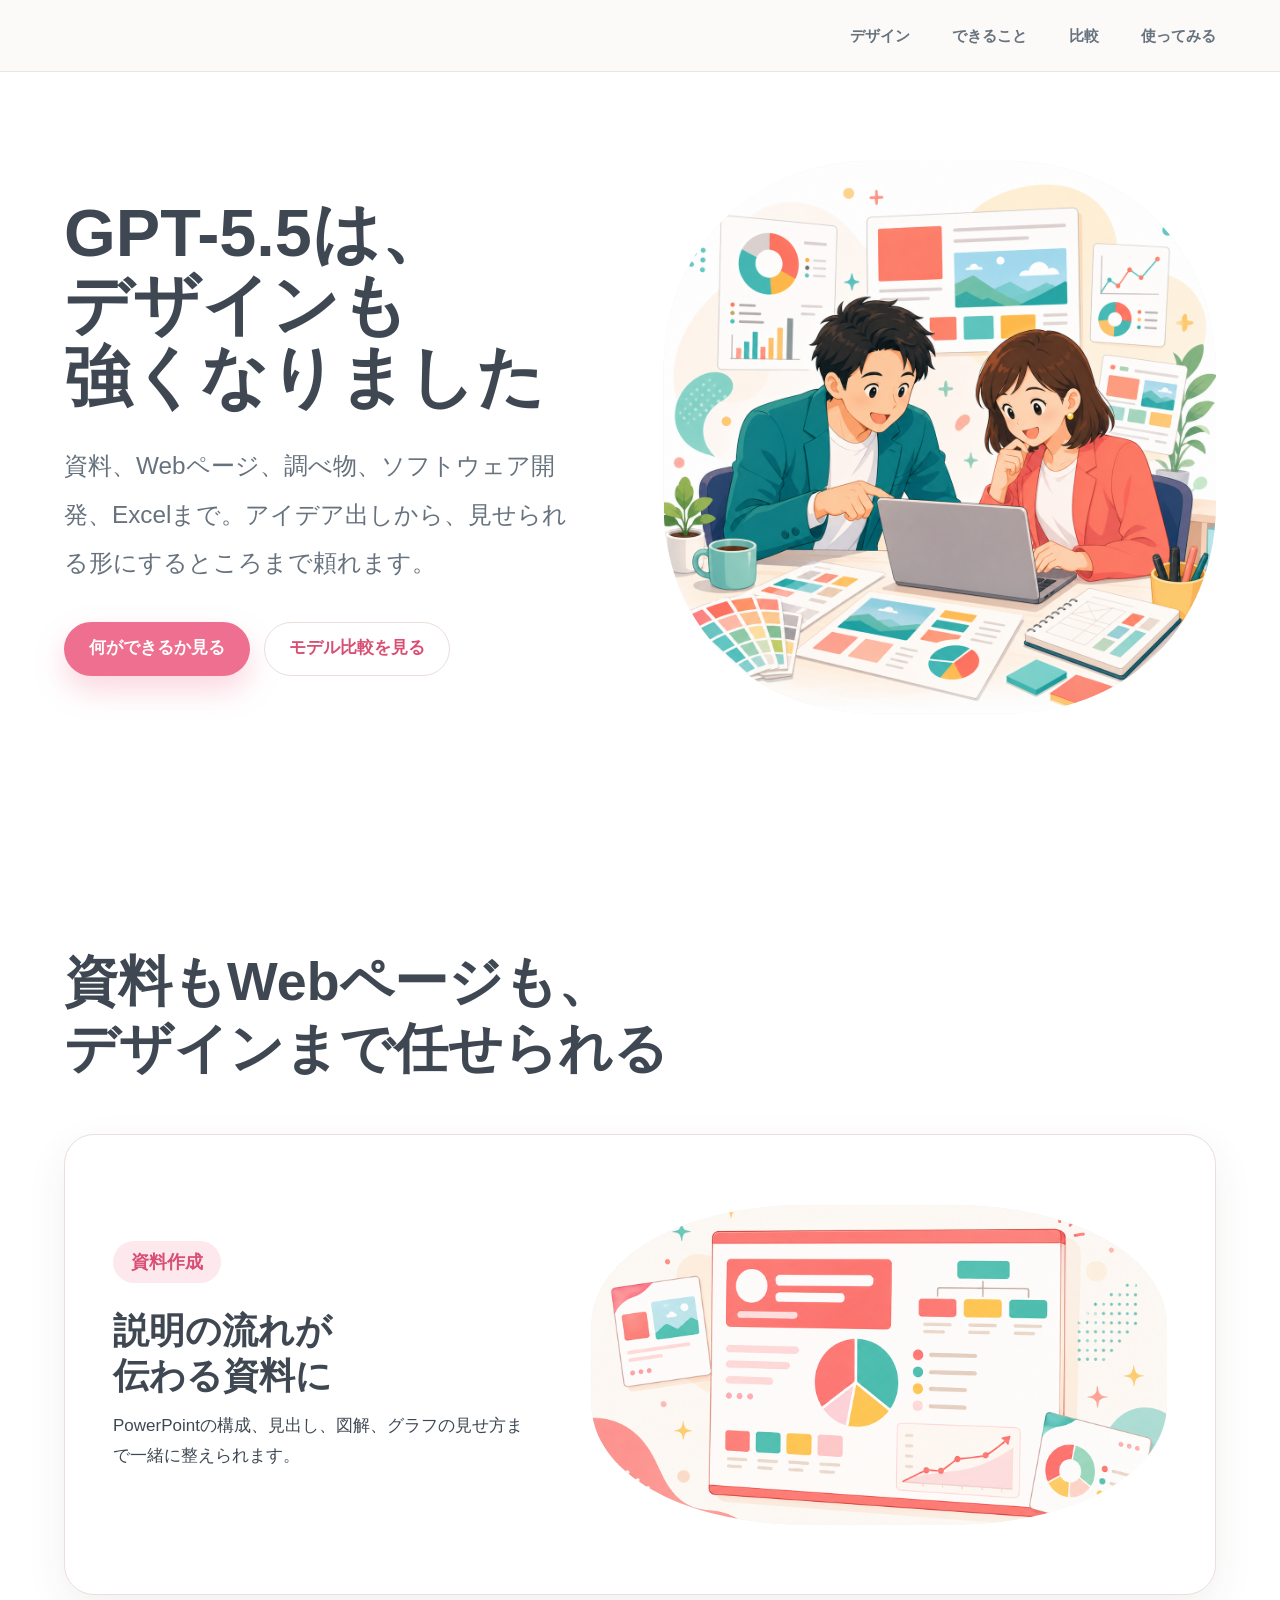
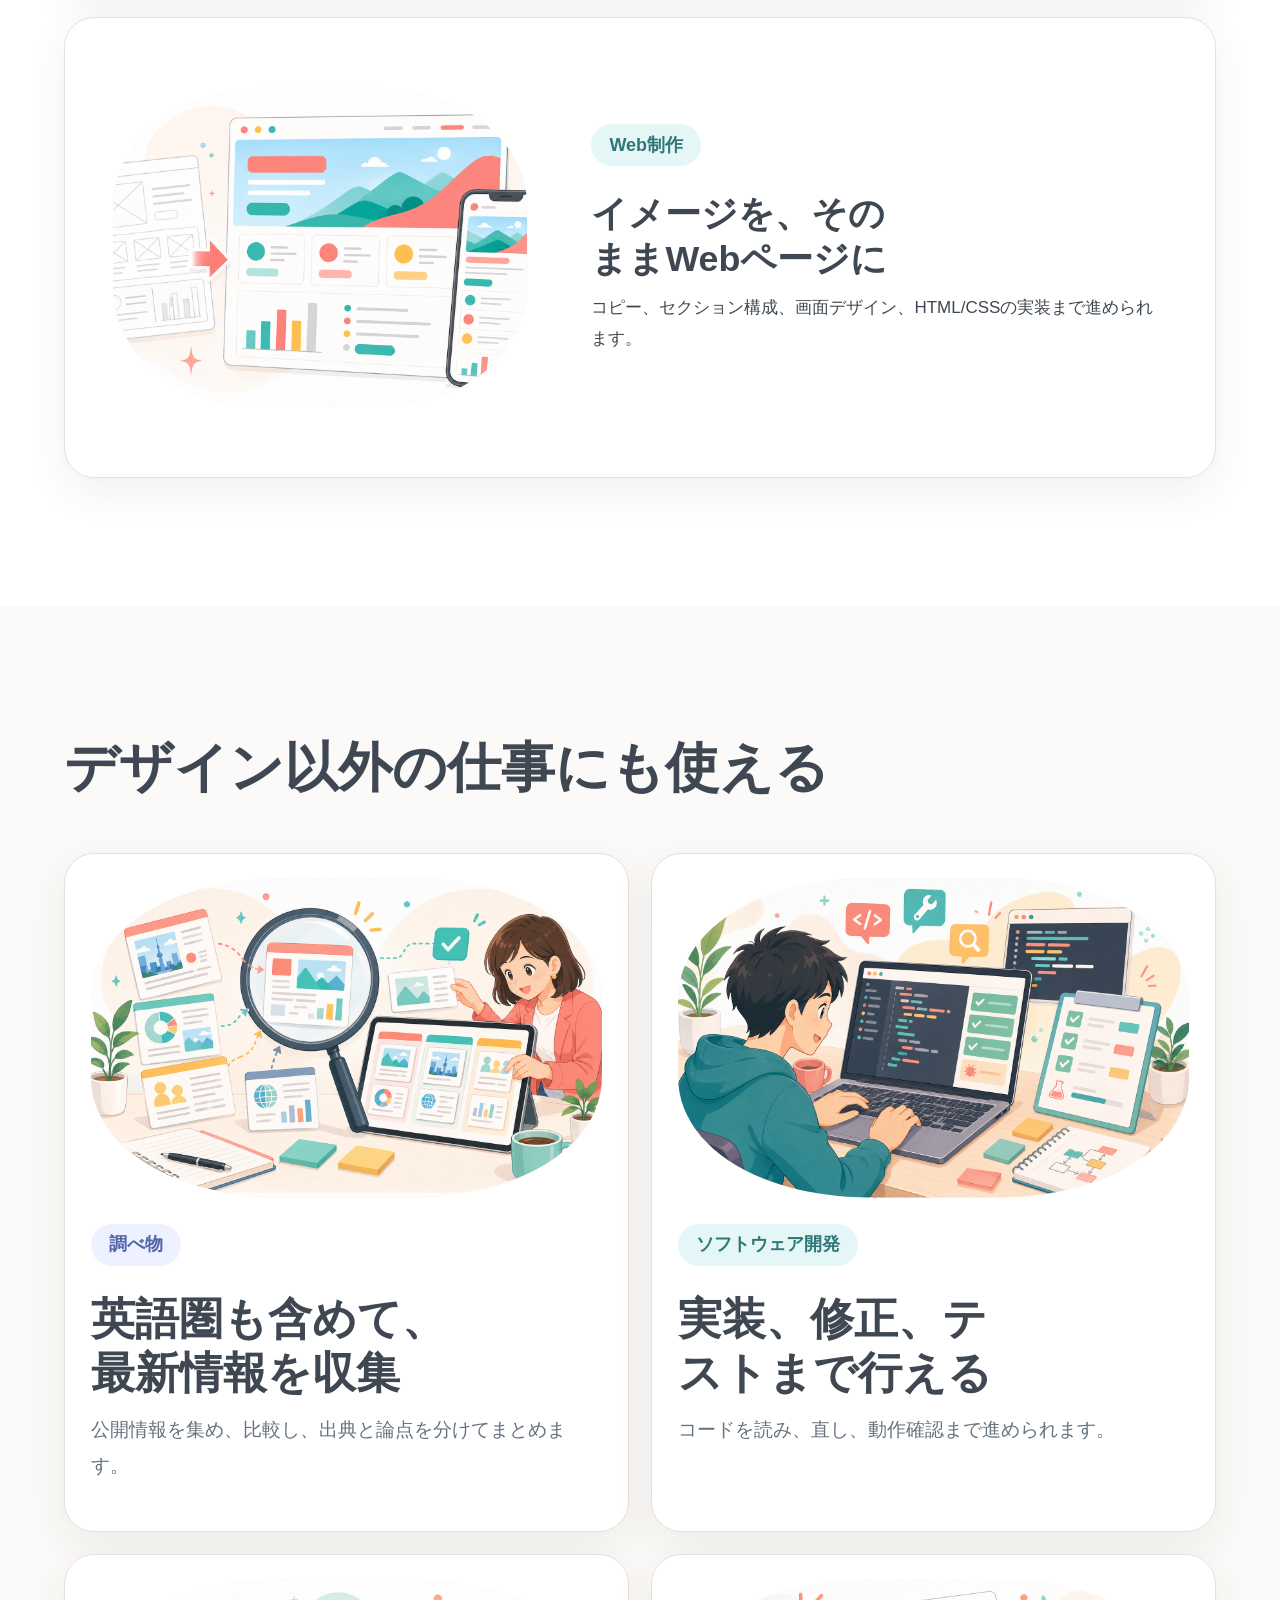
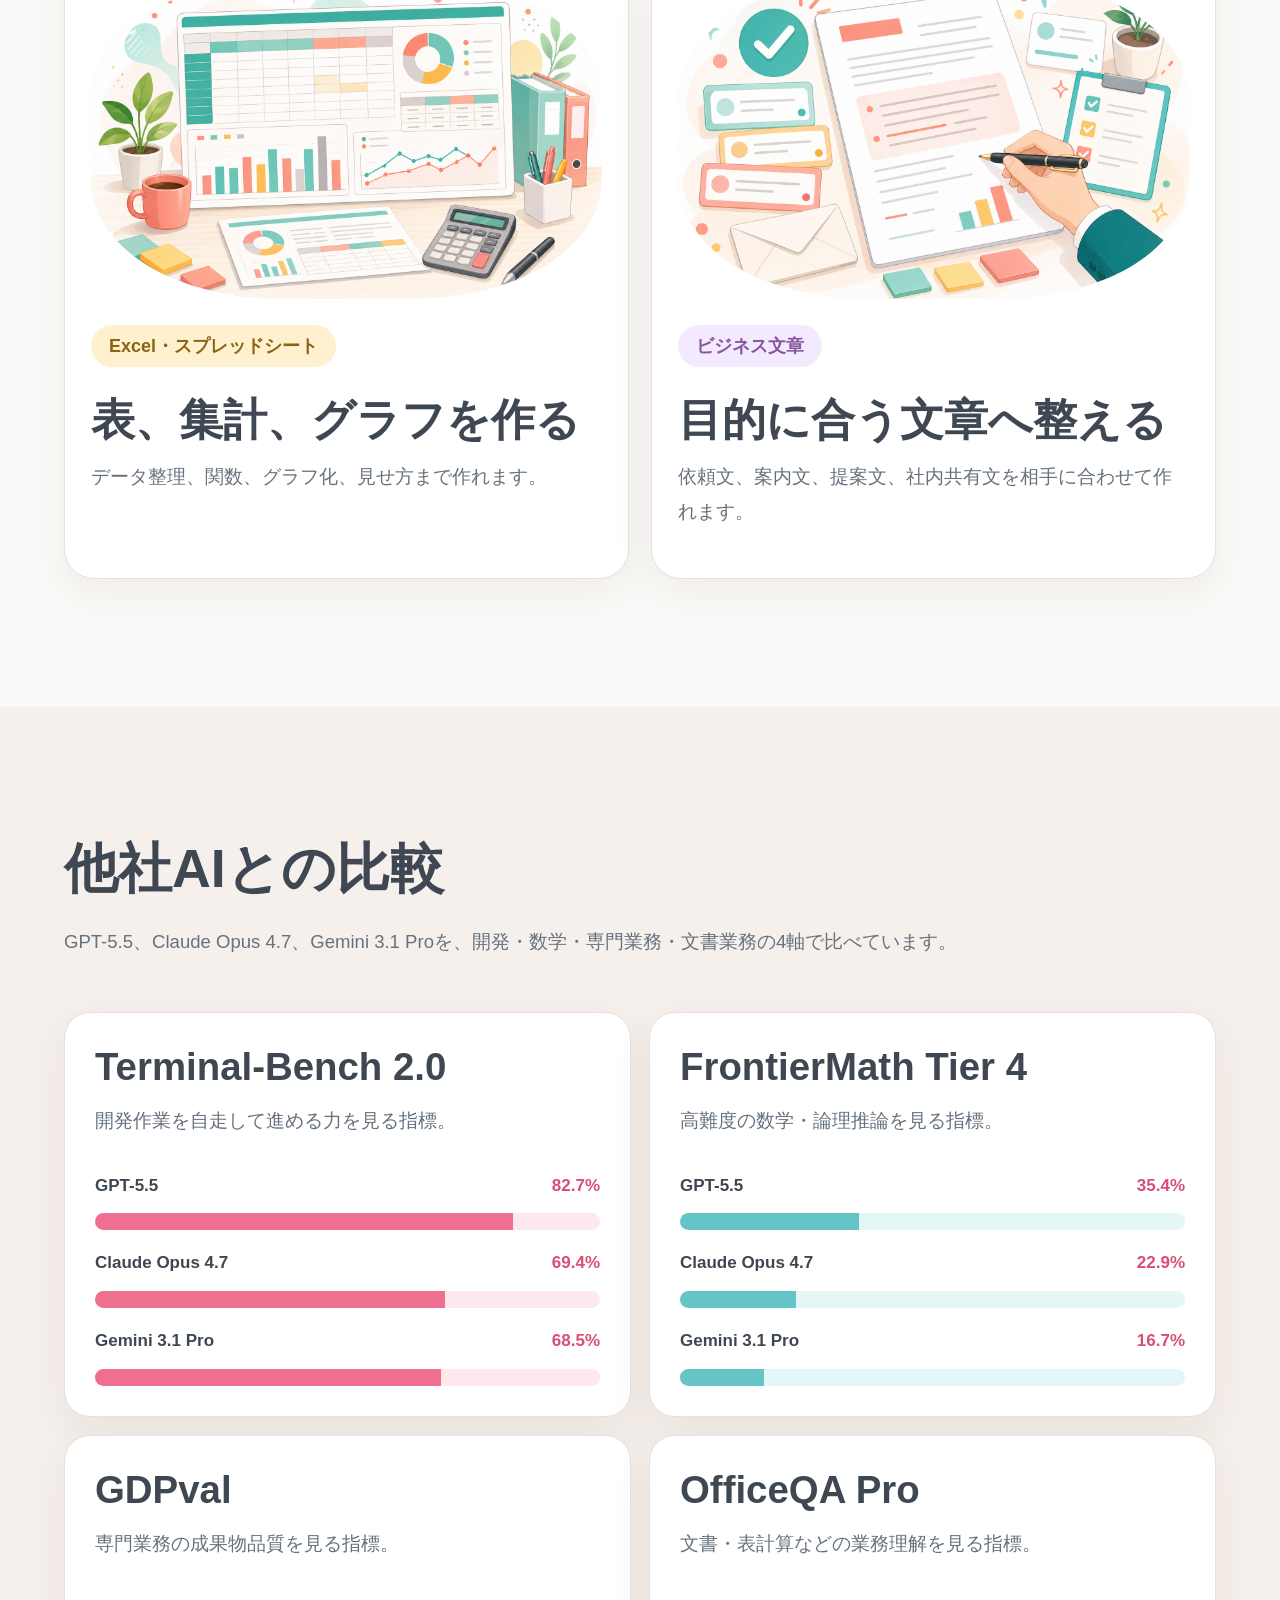
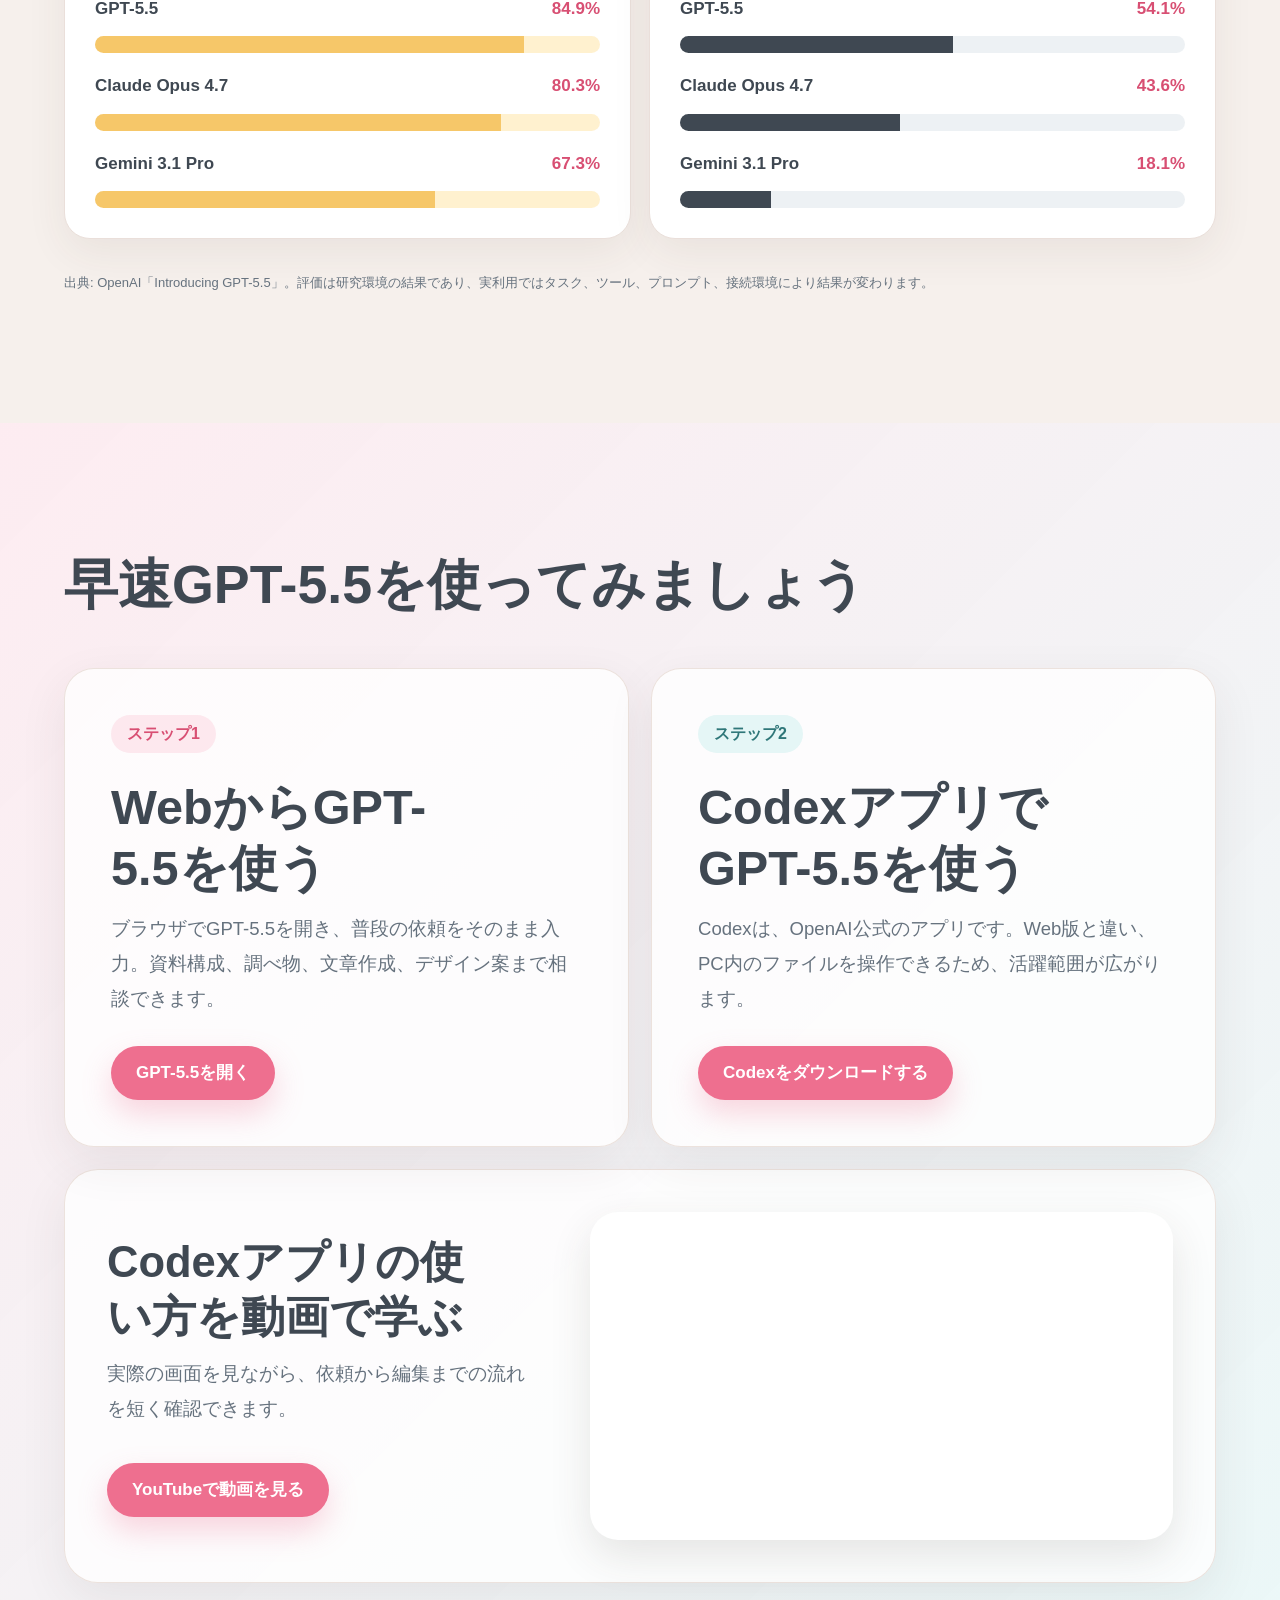
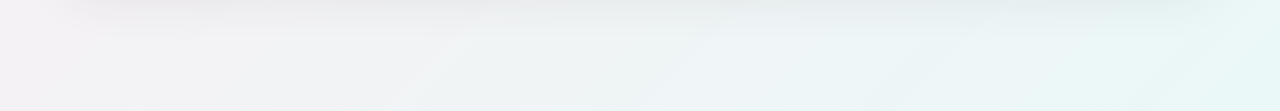
==== commit a669187e: "Update benchmark comparison axes" ====
--- a/index.html
+++ b/index.html
@@ -67,7 +67,7 @@
           <article>
             <div class="showcase-copy">
               <span>資料作成</span>
-              <h3>説明の流れを、伝わる資料に</h3>
+              <h3>説明の流れが伝わる資料に</h3>
               <p>PowerPointの構成、見出し、図解、グラフの見せ方まで一緒に整えられます。</p>
             </div>
             <div class="art-frame">
@@ -131,13 +131,13 @@
         <div class="section-head">
           <h2><span class="heading-line">他社AIとの比較</span></h2>
           <p>
-            GPT-5.5、Claude Opus 4.7、Gemini 3.1 Proを、仕事に近い4つの指標で比べています。
+            GPT-5.5、Claude Opus 4.7、Gemini 3.1 Proを、開発・数学・専門業務・文書業務の4軸で比べています。
           </p>
         </div>
         <div class="benchmark-layout">
           <article class="benchmark-card">
             <h3>Terminal-Bench 2.0</h3>
-            <p>端末操作の実行力を見る指標。</p>
+            <p>開発作業を自走して進める力を見る指標。</p>
             <div class="bar-list">
               <div style="--score: 82.7"><span>GPT-5.5</span><b>82.7%</b><i></i></div>
               <div style="--score: 69.4"><span>Claude Opus 4.7</span><b>69.4%</b><i></i></div>
@@ -145,17 +145,17 @@
             </div>
           </article>
           <article class="benchmark-card">
-            <h3>SWE-Bench Pro</h3>
-            <p>実際の開発タスクを解く力を見る指標。</p>
-            <div class="bar-list">
-              <div style="--score: 58.6"><span>GPT-5.5</span><b>58.6%</b><i></i></div>
-              <div style="--score: 64.3"><span>Claude Opus 4.7</span><b>64.3%</b><i></i></div>
-              <div style="--score: 54.2"><span>Gemini 3.1 Pro</span><b>54.2%</b><i></i></div>
+            <h3>FrontierMath Tier 4</h3>
+            <p>高難度の数学・論理推論を見る指標。</p>
+            <div class="bar-list">
+              <div style="--score: 35.4"><span>GPT-5.5</span><b>35.4%</b><i></i></div>
+              <div style="--score: 22.9"><span>Claude Opus 4.7</span><b>22.9%</b><i></i></div>
+              <div style="--score: 16.7"><span>Gemini 3.1 Pro</span><b>16.7%</b><i></i></div>
             </div>
           </article>
           <article class="benchmark-card">
             <h3>GDPval</h3>
-            <p>専門業務の回答力を見る指標。</p>
+            <p>専門業務の成果物品質を見る指標。</p>
             <div class="bar-list">
               <div style="--score: 84.9"><span>GPT-5.5</span><b>84.9%</b><i></i></div>
               <div style="--score: 80.3"><span>Claude Opus 4.7</span><b>80.3%</b><i></i></div>
@@ -164,7 +164,7 @@
           </article>
           <article class="benchmark-card">
             <h3>OfficeQA Pro</h3>
-            <p>文書業務の理解力を見る指標。</p>
+            <p>文書・表計算などの業務理解を見る指標。</p>
             <div class="bar-list">
               <div style="--score: 54.1"><span>GPT-5.5</span><b>54.1%</b><i></i></div>
               <div style="--score: 43.6"><span>Claude Opus 4.7</span><b>43.6%</b><i></i></div>
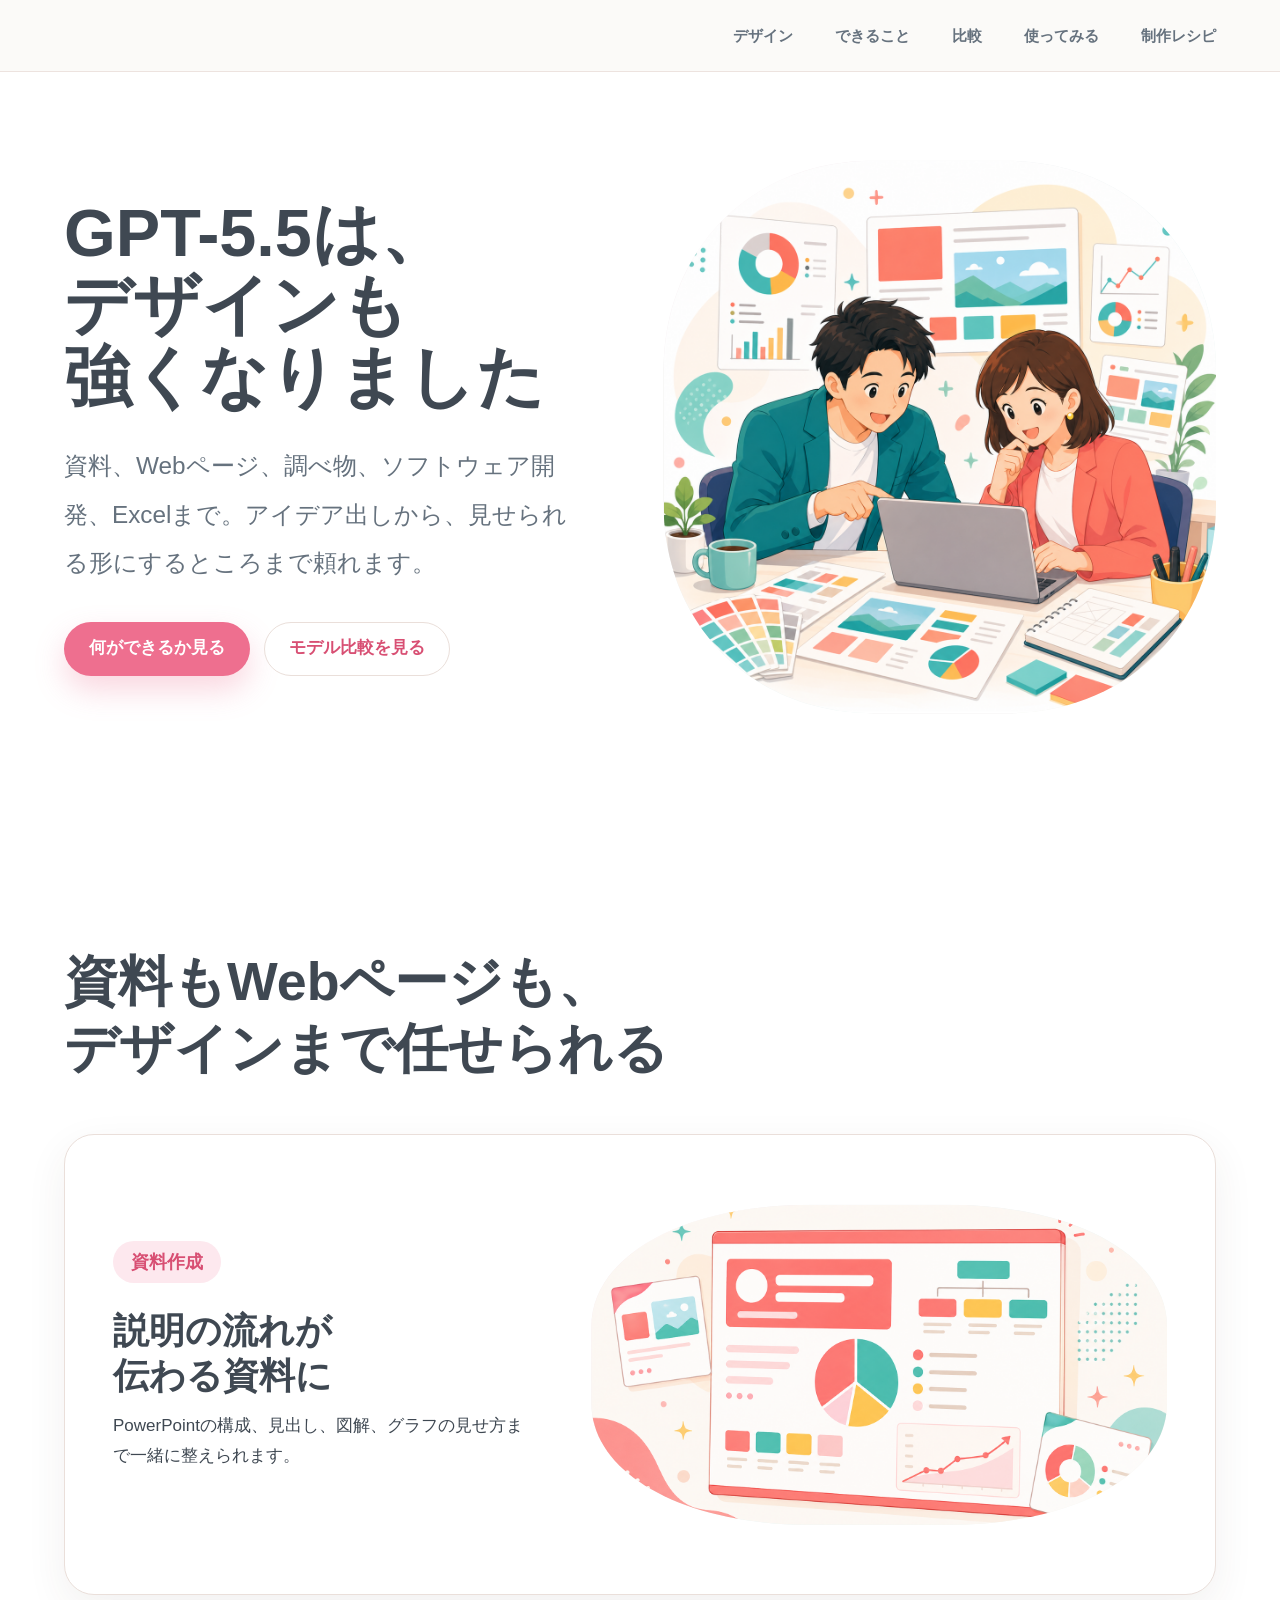
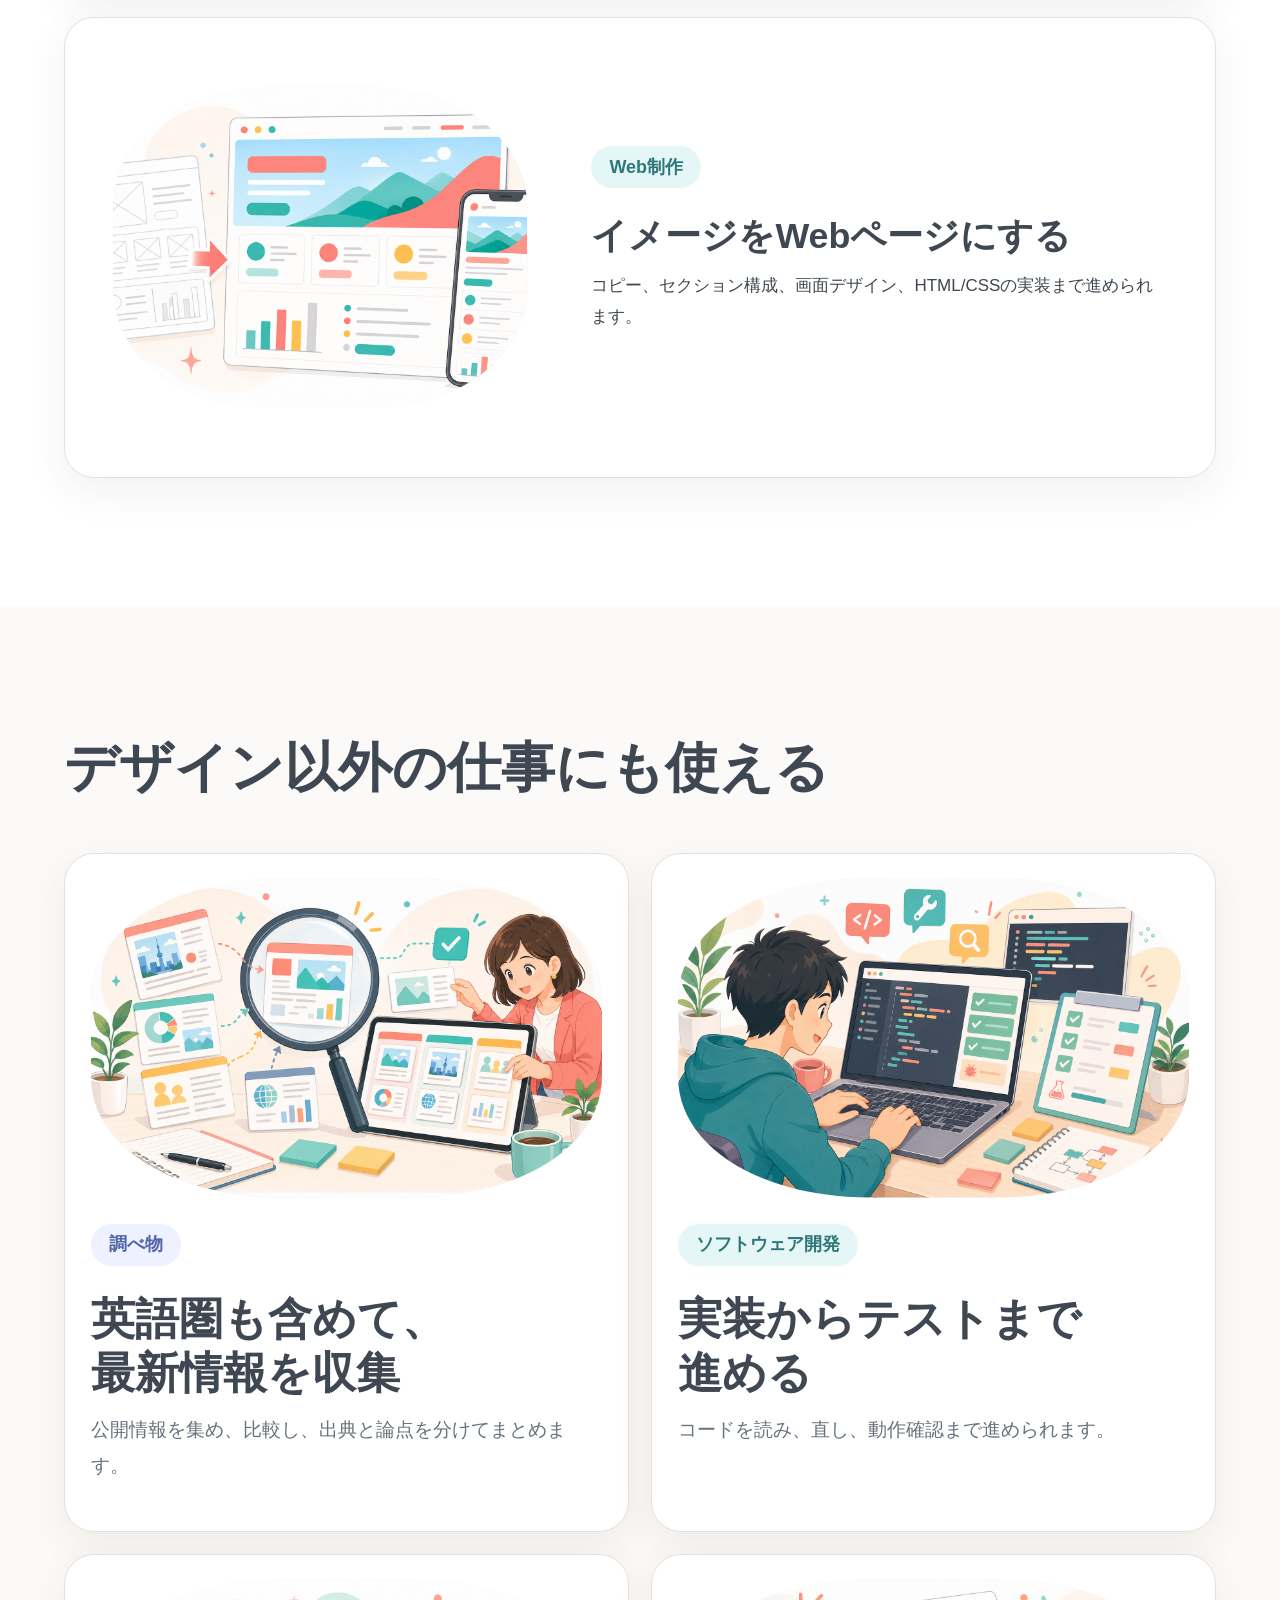
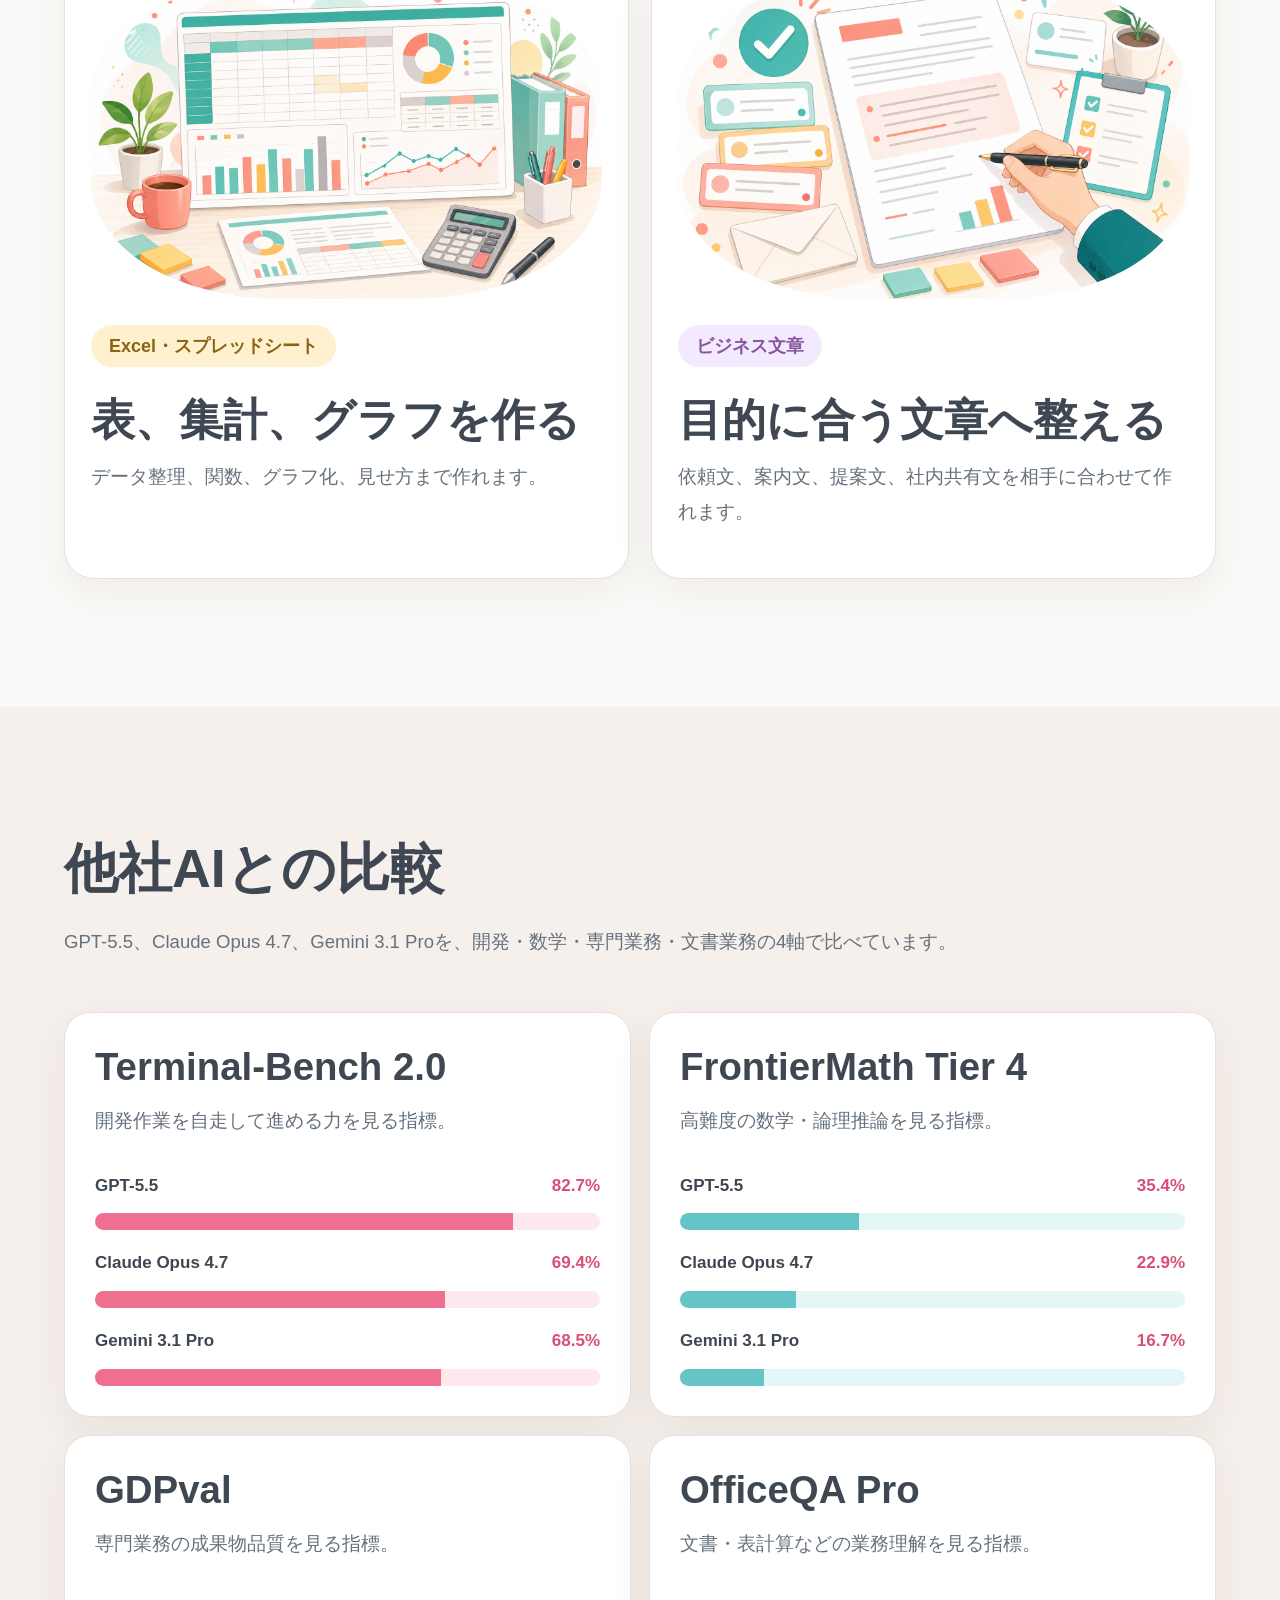
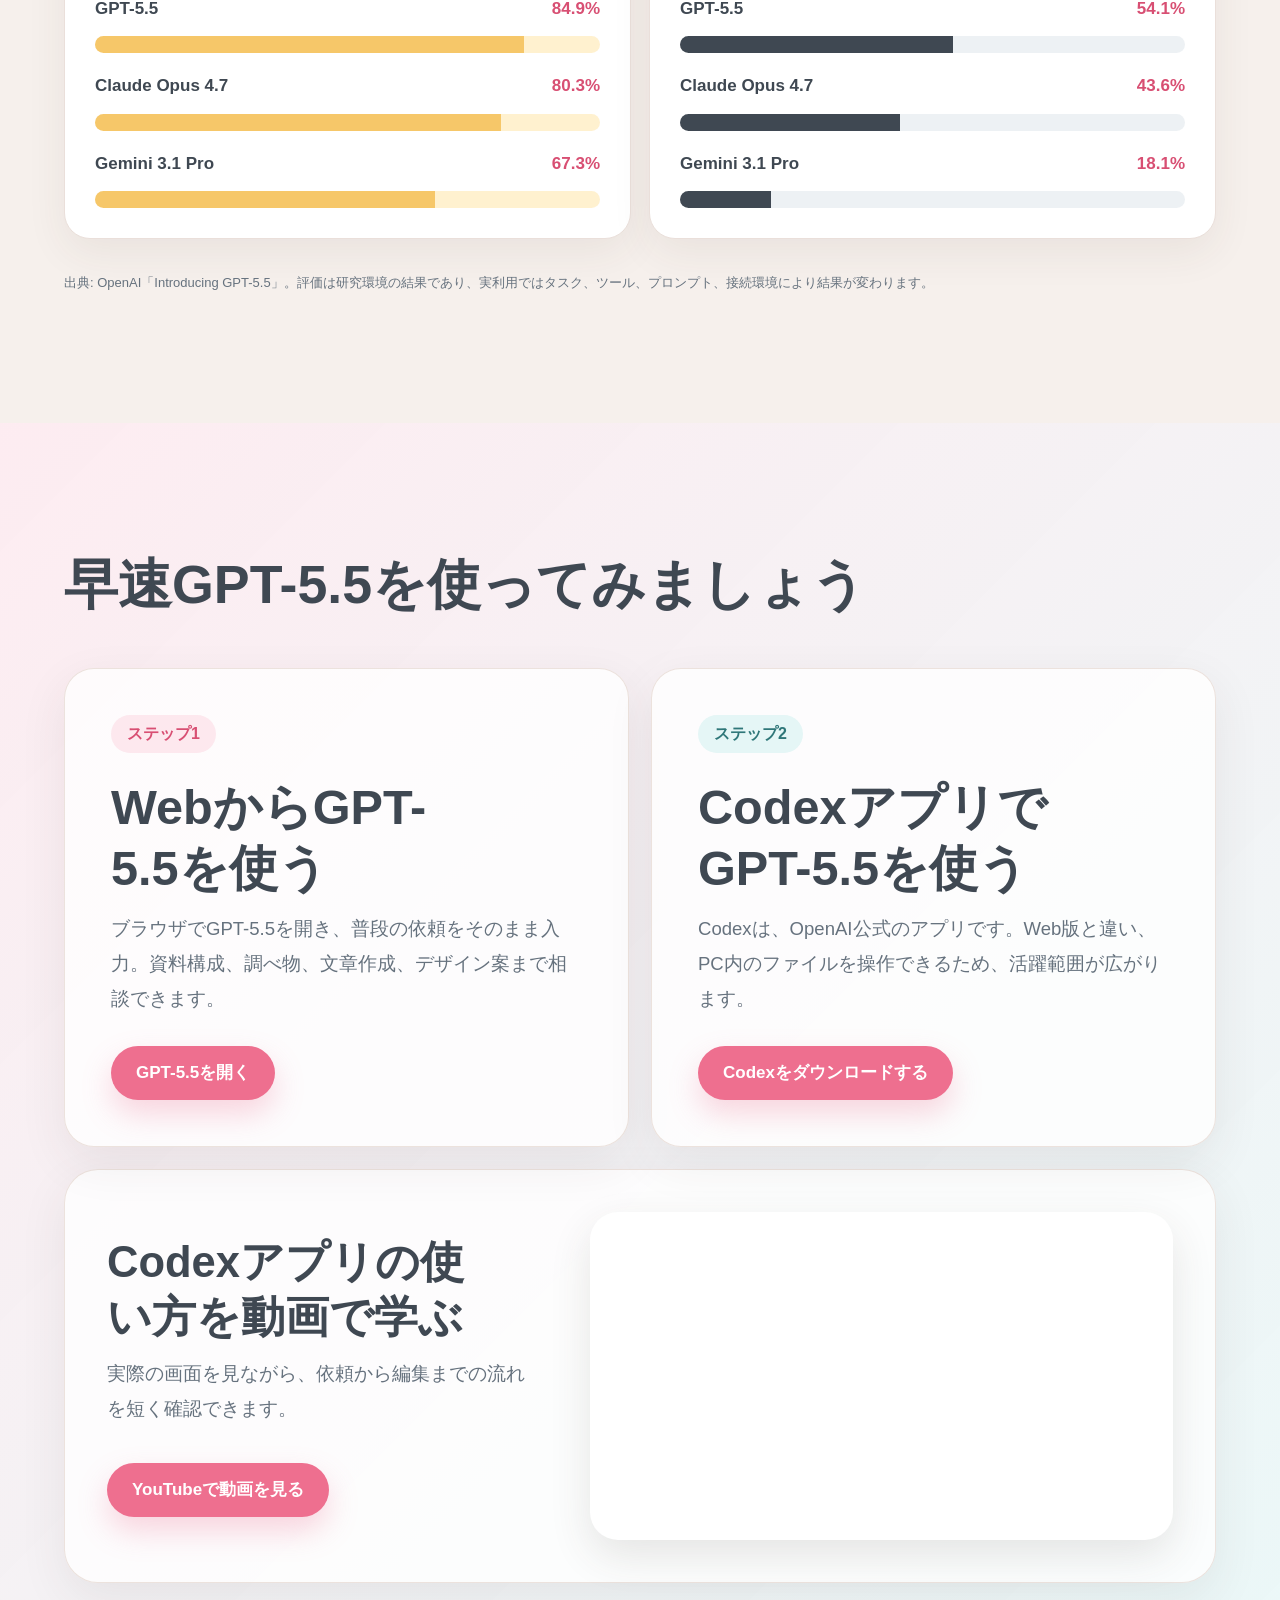
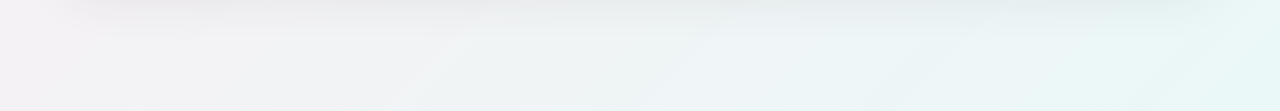
==== commit e616a4a8: "Add production recipe page" ====
--- a/index.html
+++ b/index.html
@@ -36,6 +36,7 @@
         <a href="#work">できること</a>
         <a href="#benchmark">比較</a>
         <a href="#try">使ってみる</a>
+        <a href="./recipe.html">制作レシピ</a>
       </nav>
     </header>
 
@@ -77,7 +78,7 @@
           <article>
             <div class="showcase-copy">
               <span>Web制作</span>
-              <h3>イメージを、そのままWebページに</h3>
+              <h3><span class="heading-line">イメージを</span><span class="heading-line">Webページにする</span></h3>
               <p>コピー、セクション構成、画面デザイン、HTML/CSSの実装まで進められます。</p>
             </div>
             <div class="art-frame">
@@ -105,7 +106,7 @@
               <img src="./assets/gpt55-software-adventure.png" alt="GPT-5.5でソフトウェア開発を進めるイラスト" />
             </div>
             <span>ソフトウェア開発</span>
-            <h3>実装、修正、テストまで行える</h3>
+            <h3><span class="heading-line">実装からテストまで</span><span class="heading-line">進める</span></h3>
             <p>コードを読み、直し、動作確認まで進められます。</p>
           </article>
           <article>
--- a/styles.css
+++ b/styles.css
@@ -286,8 +286,8 @@
   align-self: center;
 }
 
-.showcase-grid span,
-.work-grid span {
+.showcase-copy > span,
+.work-grid article > span {
   display: inline-flex;
   align-items: center;
   min-height: 42px;
@@ -301,24 +301,24 @@
   font-weight: 900;
 }
 
-.showcase-grid article:nth-child(2) span,
-.work-grid article:nth-child(2) span,
-.work-grid article:nth-child(4) span {
+.showcase-grid article:nth-child(2) .showcase-copy > span,
+.work-grid article:nth-child(2) > span,
+.work-grid article:nth-child(4) > span {
   color: #2f7779;
   background: var(--mint-pale);
 }
 
-.work-grid article:nth-child(3) span {
+.work-grid article:nth-child(3) > span {
   color: #8a6415;
   background: #fff1cf;
 }
 
-.work-grid article:nth-child(1) span {
+.work-grid article:nth-child(1) > span {
   color: #5266a8;
   background: #eef1ff;
 }
 
-.work-grid article:nth-child(4) span {
+.work-grid article:nth-child(4) > span {
   color: #87579b;
   background: #f4eaff;
 }
@@ -587,11 +587,223 @@
   margin-bottom: 0;
 }
 
+.recipe-page {
+  background: var(--surface);
+}
+
+.recipe-hero {
+  min-height: min(780px, 88vh);
+  display: grid;
+  grid-template-columns: minmax(0, 0.92fr) minmax(420px, 1fr);
+  gap: clamp(34px, 6vw, 86px);
+  align-items: center;
+  padding: 126px clamp(24px, 5vw, 72px) 72px;
+  background: var(--surface);
+}
+
+.recipe-hero-copy {
+  max-width: 760px;
+}
+
+.recipe-label {
+  display: inline-flex;
+  align-items: center;
+  min-height: 38px;
+  margin-bottom: 22px;
+  padding: 0 16px;
+  border-radius: 999px;
+  color: var(--pink-deep);
+  background: var(--pink-pale);
+  font-family: var(--display);
+  font-size: 16px;
+  font-weight: 900;
+}
+
+.recipe-hero-art {
+  width: min(520px, 100%);
+  aspect-ratio: 1;
+}
+
+.recipe-summary {
+  background: var(--bg);
+}
+
+.summary-grid,
+.shot-grid,
+.prompt-grid,
+.check-grid {
+  display: grid;
+  gap: 22px;
+  margin-top: 48px;
+}
+
+.summary-grid {
+  grid-template-columns: repeat(3, minmax(0, 1fr));
+}
+
+.summary-grid article,
+.shot-grid article,
+.prompt-grid article,
+.check-grid article {
+  border: 1px solid var(--line);
+  border-radius: 28px;
+  background: rgba(255, 255, 255, 0.84);
+  box-shadow: 0 14px 42px rgba(69, 54, 48, 0.07);
+}
+
+.summary-grid article,
+.shot-grid article,
+.check-grid article {
+  padding: 30px;
+}
+
+.summary-grid span,
+.shot-grid span {
+  display: inline-flex;
+  align-items: center;
+  min-height: 34px;
+  margin-bottom: 18px;
+  padding: 0 14px;
+  border-radius: 999px;
+  color: var(--pink-deep);
+  background: var(--pink-pale);
+  font-family: var(--display);
+  font-size: 15px;
+  font-weight: 900;
+}
+
+.summary-grid h3,
+.shot-grid h3,
+.check-grid h3 {
+  font-size: clamp(24px, 2.4vw, 34px);
+}
+
+.recipe-flow-section {
+  background: var(--surface);
+}
+
+.flow-list {
+  display: grid;
+  gap: 16px;
+  margin: 48px 0 0;
+  padding: 0;
+  list-style: none;
+}
+
+.flow-list li {
+  display: grid;
+  grid-template-columns: 82px minmax(0, 1fr);
+  gap: 24px;
+  align-items: start;
+  padding: 26px 28px;
+  border: 1px solid var(--line);
+  border-radius: 28px;
+  background: #fff;
+  box-shadow: 0 10px 30px rgba(69, 54, 48, 0.05);
+}
+
+.flow-list li > span {
+  display: grid;
+  place-items: center;
+  width: 58px;
+  height: 58px;
+  border-radius: 999px;
+  color: #fff;
+  background: var(--pink);
+  font-family: var(--display);
+  font-weight: 900;
+}
+
+.flow-list h3 {
+  margin-bottom: 6px;
+  font-size: clamp(23px, 2.4vw, 32px);
+}
+
+.flow-list p,
+.summary-grid p,
+.shot-grid p,
+.prompt-grid p,
+.check-grid p {
+  margin-bottom: 0;
+  color: var(--muted);
+  font-size: clamp(16px, 1.35vw, 19px);
+  line-height: 1.85;
+}
+
+.shot-section,
+.template-section {
+  background: var(--surface-warm);
+}
+
+.shot-grid {
+  grid-template-columns: repeat(3, minmax(0, 1fr));
+}
+
+.shot-grid b {
+  display: block;
+  margin-bottom: 10px;
+  color: var(--ink);
+  font-family: var(--display);
+  font-size: clamp(36px, 4.4vw, 58px);
+  line-height: 1;
+}
+
+.prompt-section {
+  background: var(--surface);
+}
+
+.prompt-grid {
+  grid-template-columns: repeat(3, minmax(0, 1fr));
+}
+
+.prompt-grid article {
+  overflow: hidden;
+}
+
+.prompt-grid h3 {
+  padding: 26px 26px 0;
+  font-size: clamp(24px, 2.4vw, 34px);
+}
+
+.prompt-grid pre,
+.design-template {
+  overflow: auto;
+  margin: 0;
+  color: #2f3a44;
+  background: #fffaf6;
+  font-size: 14px;
+  line-height: 1.75;
+  white-space: pre-wrap;
+}
+
+.prompt-grid pre {
+  min-height: 280px;
+  padding: 0 26px 28px;
+}
+
+.design-template {
+  max-height: 720px;
+  margin-top: 48px;
+  padding: 28px;
+  border: 1px solid var(--line);
+  border-radius: 28px;
+  box-shadow: 0 14px 42px rgba(69, 54, 48, 0.07);
+}
+
+.checklist-section {
+  background: var(--bg);
+}
+
+.check-grid {
+  grid-template-columns: repeat(4, minmax(0, 1fr));
+}
+
 @media (max-width: 980px) {
   .site-header nav {
     display: none;
   }
 
+  .recipe-hero,
   .hero {
     grid-template-columns: 1fr;
   }
@@ -603,7 +815,11 @@
   .showcase-grid article,
   .start-grid,
   .video-panel,
-  .benchmark-layout {
+  .benchmark-layout,
+  .summary-grid,
+  .shot-grid,
+  .prompt-grid,
+  .check-grid {
     grid-template-columns: 1fr;
   }
 
@@ -641,8 +857,13 @@
     padding-top: 94px;
   }
 
+  .recipe-hero {
+    min-height: auto;
+    padding-top: 94px;
+  }
+
   h1 {
-    font-size: 43px;
+    font-size: clamp(38px, 10vw, 43px);
     line-height: 1.16;
   }
 
@@ -682,8 +903,19 @@
     padding: 20px;
   }
 
-  .showcase-grid span,
-  .work-grid span {
+  .flow-list li {
+    grid-template-columns: 1fr;
+    gap: 14px;
+    padding: 22px;
+  }
+
+  .prompt-grid pre,
+  .design-template {
+    font-size: 13px;
+  }
+
+  .showcase-copy > span,
+  .work-grid article > span {
     min-height: 36px;
     margin-bottom: 18px;
     padding: 0 14px;
